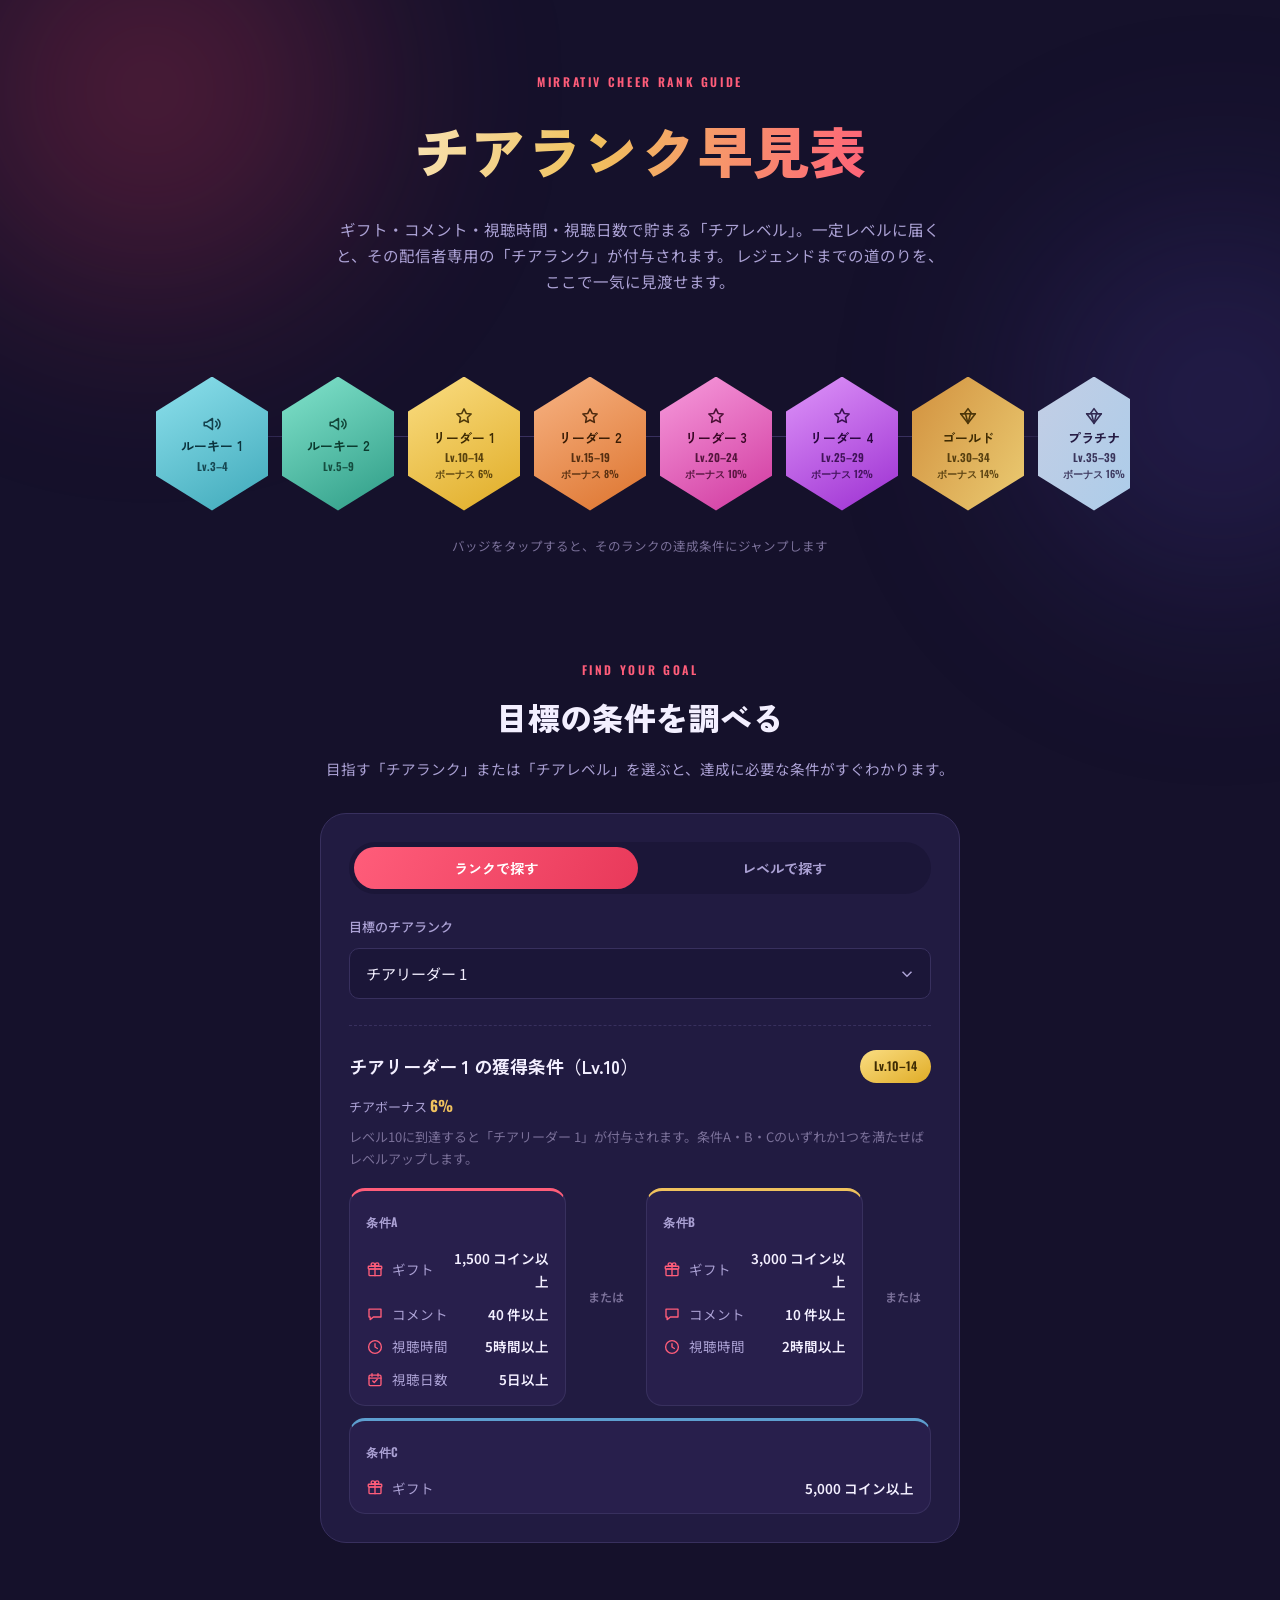
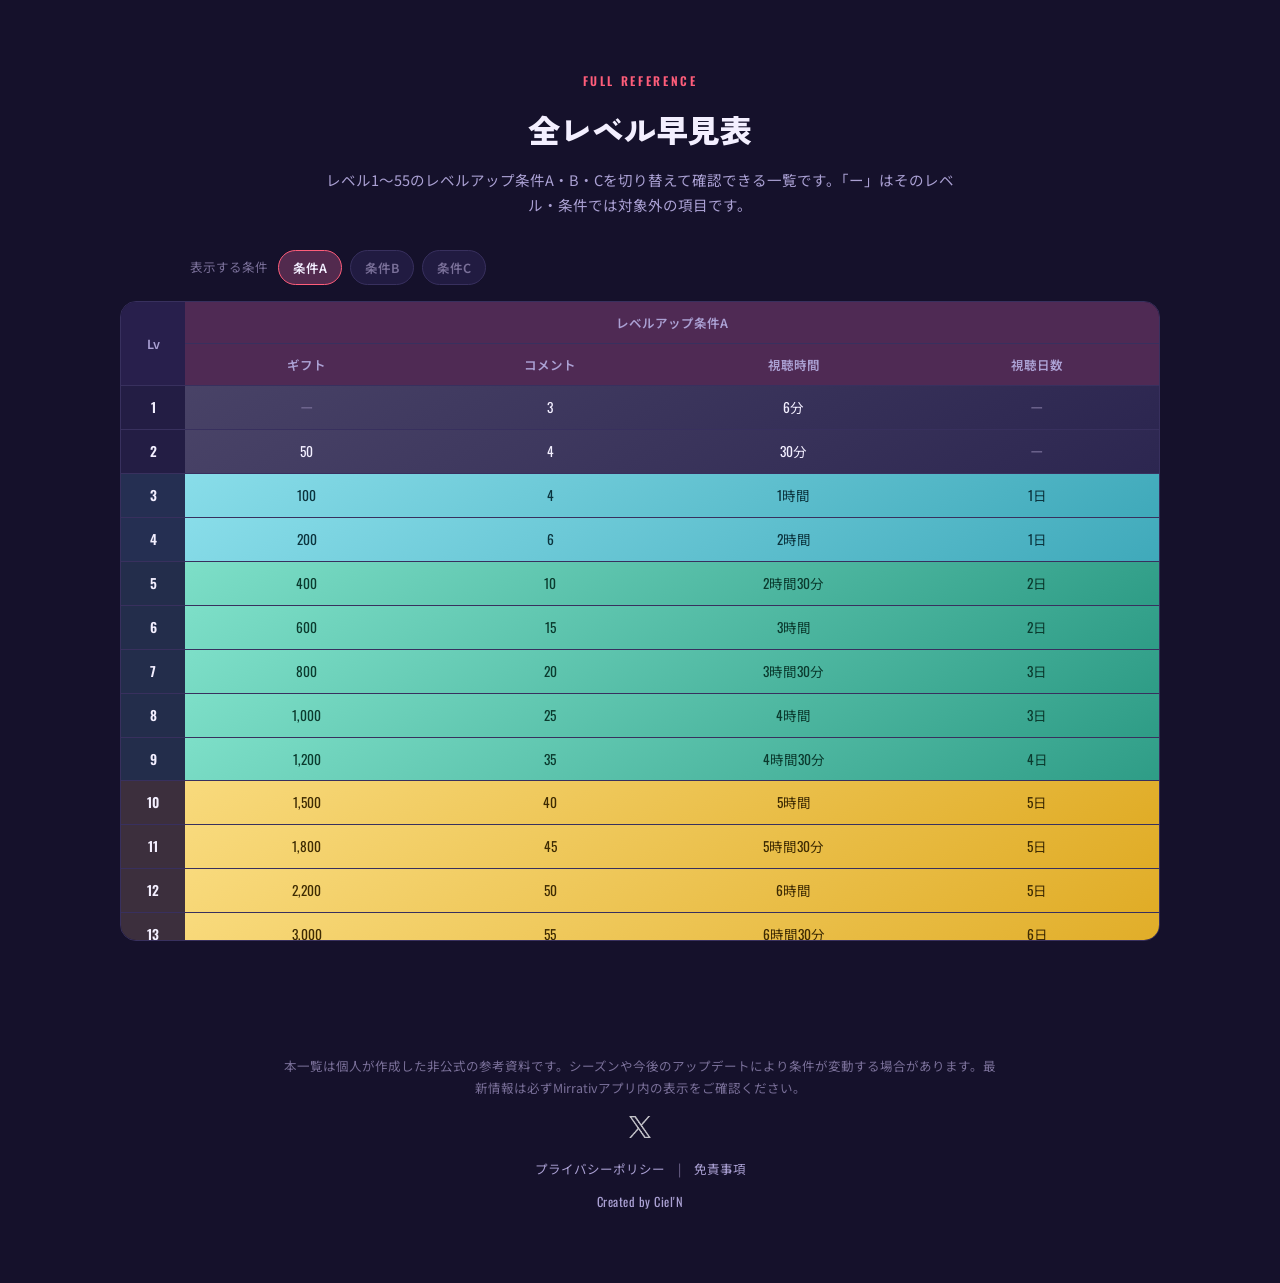
==== index.html @ c82be802 "apple-touch-iconの追加" ====
<!DOCTYPE html>
<html lang="ja">
  <head>
    <!-- Google tag (gtag.js) -->
    <script async src="https://www.googletagmanager.com/gtag/js?id=G-BKD9T5BP9D"></script>
    <script>
      window.dataLayer = window.dataLayer || [];
      function gtag(){dataLayer.push(arguments);}
      gtag('js', new Date());

      gtag('config', 'G-BKD9T5BP9D');
    </script>
    <meta charset="UTF-8">
    <meta name="viewport" content="width=device-width, initial-scale=1.0">
    <title>Mirrativ Cheer Rank Guide | チアレベル・チアランク達成条件ガイド</title>
    <meta name="description" content="Mirrativのチア機能（チアレベル・チアランク）の達成条件を一覧表と検索ツールで確認できる非公式ガイドです。">
    <meta property="og:title" content="Mirrativ Cheer Rank Guide | チアレベル・チアランク達成条件ガイド">
    <meta property="og:description" content="Mirrativのチア機能（チアレベル・チアランク）の達成条件を一覧表と検索ツールで確認できる非公式ガイドです。">
    <meta property="og:image" content="https://hack-w0r1d.github.io/mirrativ-cheer-rank-guide/images/x-card.jpg">
    <meta property="og:url" content="https://hack-w0r1d.github.io/mirrativ-cheer-rank-guide/">
    <meta property="og:type" content="website">
    <meta name="twitter:card" content="summary_large_image">
    <meta name="twitter:title" content="Mirrativ Cheer Rank Guide | チアレベル・チアランク達成条件ガイド">
    <meta name="twitter:description" content="Mirrativのチア機能（チアレベル・チアランク）の達成条件を一覧表と検索ツールで確認できる非公式ガイドです。">
    <meta name="twitter:image" content="https://hack-w0r1d.github.io/mirrativ-cheer-rank-guide/images/x-card.jpg">
    <link rel="apple-touch-icon" sizes="192x192" href="apple-touch-icon.jpg"><link rel="preconnect" href="https://fonts.googleapis.com">
    <link rel="preconnect" href="https://fonts.gstatic.com" crossorigin>
    <link href="https://fonts.googleapis.com/css2?family=Zen+Kaku+Gothic+New:wght@500;700;900&family=Oswald:wght@500;600;700&family=Noto+Sans+JP:wght@400;500;600;700&display=swap" rel="stylesheet">
    <link rel="stylesheet" href="style.css">
  </head>
<body>

<div class="stage-glow stage-glow--a" aria-hidden="true"></div>
<div class="stage-glow stage-glow--b" aria-hidden="true"></div>

<header class="hero">
  <div class="hero__inner">
    <p class="eyebrow">MIRRATIV CHEER RANK GUIDE</p>
    <h1 class="hero__title">チアランク早見表</h1>
    <p class="hero__lede">
      ギフト・コメント・視聴時間・視聴日数で貯まる「チアレベル」。一定レベルに届くと、その配信者専用の「チアランク」が付与されます。
      レジェンドまでの道のりを、ここで一気に見渡せます。
    </p>

    <div class="ladder" aria-label="チアランク一覧（タップで検索）">
      <div class="ladder__track" id="ladderTrack"></div>
      <p class="ladder__hint">バッジをタップすると、そのランクの達成条件にジャンプします</p>
    </div>
  </div>
</header>

<main>

  <section class="search" id="search">
    <div class="section-head">
      <p class="eyebrow">FIND YOUR GOAL</p>
      <h2>目標の条件を調べる</h2>
      <p class="section-lede">目指す「チアランク」または「チアレベル」を選ぶと、達成に必要な条件がすぐわかります。</p>
    </div>

    <div class="search-panel">
      <div class="mode-toggle" role="tablist">
        <button class="mode-btn" data-mode="rank" type="button" role="tab">ランクで探す</button>
        <button class="mode-btn" data-mode="level" type="button" role="tab">レベルで探す</button>
      </div>

      <div class="mode-pane" id="rankPane">
        <label class="field-label" for="rankSelect">目標のチアランク</label>
        <select id="rankSelect" class="select-input"></select>
      </div>

      <div class="mode-pane" id="levelPane" hidden>
        <label class="field-label" for="levelInput">目標のチアレベル（1〜55）</label>
        <div class="level-stepper">
          <button type="button" id="levelDown" aria-label="レベルを下げる">−</button>
          <input type="number" id="levelInput" class="level-input" min="1" max="55" value="10">
          <button type="button" id="levelUp" aria-label="レベルを上げる">＋</button>
        </div>
      </div>

      <div class="result-area" id="resultArea" hidden aria-live="polite"></div>
    </div>
  </section>

  <section class="table-section" id="table">
    <div class="section-head">
      <p class="eyebrow">FULL REFERENCE</p>
      <h2>全レベル早見表</h2>
      <p class="section-lede">レベル1〜55のレベルアップ条件A・B・Cを切り替えて確認できる一覧です。「ー」はそのレベル・条件では対象外の項目です。</p>
    </div>

    <div class="col-toggle" role="radiogroup" aria-label="表示する条件の切り替え">
      <span class="col-toggle__label">表示する条件</span>
      <button type="button" class="col-toggle__btn is-active" data-col="a" role="radio" aria-checked="true">条件A</button>
      <button type="button" class="col-toggle__btn" data-col="b" role="radio" aria-checked="false">条件B</button>
      <button type="button" class="col-toggle__btn" data-col="c" role="radio" aria-checked="false">条件C</button>
    </div>

    <div class="table-scroll">
      <table class="cheer-table">
        <caption class="sr-only">チアレベル別のレベルアップ条件一覧（レベル1〜55）</caption>
        <thead id="tableHead"></thead>
        <tbody id="tableBody"></tbody>
      </table>
    </div>
  </section>

</main>

<footer class="site-footer">
  <p class="footer-notice">本一覧は個人が作成した非公式の参考資料です。シーズンや今後のアップデートにより条件が変動する場合があります。最新情報は必ずMirrativアプリ内の表示をご確認ください。</p>
  <p class="footer-social">
    <a href="https://x.com/yu_cielkun" target="_blank" rel="noopener noreferrer" aria-label="X (旧Twitter)">
      <img id="x-logo" src="images/x-logo-white.png" alt="Xアカウント">
    </a>
  </p>
  <nav class="footer-links" aria-label="サイトポリシー">
    <a href="privacy.html">プライバシーポリシー</a>
    <span class="footer-links__divider" aria-hidden="true">|</span>
    <a href="disclaimer.html">免責事項</a>
  </nav>
  <p class="credit">Created by Ciel'N</p>
</footer>

<script src="script.js"></script>
</body>
</html>
---- style.css ----
/* ==========================================================================
   Mirrativ チアランク早見表 — Stylesheet
   ========================================================================== */

:root {
  /* ---- Core palette (Stadium Night) ---- */
  --bg-void:     #15112B;
  --bg-void-2:   #1B1638;
  --bg-panel:    #211B41;
  --bg-panel-2:  #281F4C;
  --line:        #38305E;
  --ink:         #F3EFFF;
  --ink-dim:     #ABA1D4;
  --ink-faint:   #7A7099;

  --cheer-coral: #FF5D7A;
  --cheer-coral-deep: #E8395A;
  --cheer-gold:  #F0C25E;

  /* ---- Tier colors (sampled from official チアランク一覧 reference image) ---- */
  --tier-none-a:     #4A4468; --tier-none-b:     #2C2650;
  --tier-rookie1-a:  #8DE0EC; --tier-rookie1-b:  #3FA9BA;
  --tier-rookie2-a:  #82E3CC; --tier-rookie2-b:  #2E9C86;
  --tier-leader1-a:  #FADD82; --tier-leader1-b:  #E0AC26;
  --tier-leader2-a:  #F7B384; --tier-leader2-b:  #DD742E;
  --tier-leader3-a:  #F79BDC; --tier-leader3-b:  #D0399F;
  --tier-leader4-a:  #DE94F9; --tier-leader4-b:  #9C2FD1;
  --tier-gold-1:     #F2D989; --tier-gold-2: #ECCF75; --tier-gold-3: #D2913F;
  --tier-platinum-1: #C3CEE5; --tier-platinum-2: #A8CCEA; --tier-platinum-3: #B29FD6;
  --tier-diamond-1:  #B98CF7; --tier-diamond-2: #6ED0D0; --tier-diamond-3: #5E9FD0;
  --tier-legend-1:   #EE4A3D; --tier-legend-2: #E23528; --tier-legend-3: #9B2B17;

  --radius-sm: 10px;
  --radius-md: 16px;
  --radius-lg: 26px;

  --font-display: 'Zen Kaku Gothic New', sans-serif;
  --font-num: 'Oswald', sans-serif;
  --font-body: 'Noto Sans JP', sans-serif;
}

* { box-sizing: border-box; }

html {
  scroll-behavior: smooth;
}
@media (prefers-reduced-motion: reduce) {
  html { scroll-behavior: auto; }
  * { animation-duration: 0.01ms !important; animation-iteration-count: 1 !important; transition-duration: 0.01ms !important; }
}

body {
  margin: 0;
  background: var(--bg-void);
  color: var(--ink);
  font-family: var(--font-body);
  line-height: 1.7;
  -webkit-font-smoothing: antialiased;
  position: relative;
  overflow-x: hidden;
}

h1, h2, h3 {
  font-family: var(--font-display);
  margin: 0;
  color: var(--ink);
}

p { margin: 0; }

a { color: var(--cheer-coral); }

button, select, input {
  font-family: inherit;
}

.sr-only {
  position: absolute;
  width: 1px; height: 1px;
  padding: 0; margin: -1px;
  overflow: hidden;
  clip: rect(0,0,0,0);
  white-space: nowrap;
  border: 0;
}

:focus-visible {
  outline: 2.5px solid var(--cheer-gold);
  outline-offset: 3px;
}

/* ---- Ambient stadium glow ---- */
.stage-glow {
  position: fixed;
  border-radius: 50%;
  filter: blur(90px);
  pointer-events: none;
  z-index: 0;
  opacity: 0.35;
}
.stage-glow--a {
  width: 620px; height: 620px;
  top: -220px; left: -160px;
  background: radial-gradient(circle, var(--cheer-coral-deep), transparent 70%);
}
.stage-glow--b {
  width: 560px; height: 560px;
  top: 120px; right: -220px;
  background: radial-gradient(circle, #4E3FA6, transparent 70%);
}

main, header, footer { position: relative; z-index: 1; }

.eyebrow {
  font-family: var(--font-num);
  font-size: 12px;
  font-weight: 600;
  letter-spacing: 0.22em;
  color: var(--cheer-coral);
  margin: 0 0 10px;
}

/* ==========================================================================
   Hero
   ========================================================================== */
.hero {
  padding: 72px 20px 40px;
}
.hero__inner {
  max-width: 980px;
  margin: 0 auto;
  text-align: center;
}
.hero__title {
  font-size: clamp(34px, 6vw, 56px);
  font-weight: 900;
  letter-spacing: 0.01em;
  background: linear-gradient(100deg, #FFFFFF 10%, var(--cheer-gold) 45%, var(--cheer-coral) 75%);
  -webkit-background-clip: text;
  background-clip: text;
  color: transparent;
}
.hero__lede {
  max-width: 620px;
  margin: 18px auto 0;
  color: var(--ink-dim);
  font-size: 15.5px;
}

/* ---- Ladder ---- */
.ladder {
  margin-top: 48px;
  position: relative;
}
.ladder__track {
  position: relative;
  display: flex;
  gap: 14px;
  overflow-x: auto;
  padding: 34px 6px 18px;
  scroll-snap-type: x proximity;
}
.ladder__track::before {
  content: '';
  position: absolute;
  left: 20px; right: 20px; top: 50%;
  height: 1px;
  background: linear-gradient(90deg, transparent, var(--line) 15%, var(--line) 85%, transparent);
  z-index: 0;
}
.ladder__track::-webkit-scrollbar { height: 6px; }
.ladder__track::-webkit-scrollbar-thumb { background: var(--line); border-radius: 10px; }

.ladder-badge {
  flex: 0 0 auto;
  scroll-snap-align: center;
  width: 112px;
  height: 134px;
  clip-path: polygon(50% 0%, 100% 26%, 100% 74%, 50% 100%, 0% 74%, 0% 26%);
  border: none;
  cursor: pointer;
  position: relative;
  z-index: 1;
  display: flex;
  flex-direction: column;
  align-items: center;
  justify-content: center;
  gap: 3px;
  padding: 10px 8px;
  transition: transform 0.2s ease, filter 0.2s ease;
}
.ladder-badge:hover,
.ladder-badge:focus-visible { transform: translateY(-5px); }

.ladder-badge__icon {
  width: 22px;
  height: 22px;
  opacity: 0.9;
}
.ladder-badge__icon svg { width: 100%; height: 100%; display: block; }

.ladder-badge__name {
  font-family: var(--font-display);
  font-weight: 700;
  font-size: 13px;
  line-height: 1.25;
}
.ladder-badge__range {
  font-family: var(--font-num);
  font-size: 11px;
  font-weight: 600;
  opacity: 0.85;
}
.ladder-badge__bonus {
  font-family: var(--font-num);
  font-size: 10px;
  font-weight: 600;
  opacity: 0.8;
  margin-top: -2px;
}

.ladder__hint {
  text-align: center;
  font-size: 12.5px;
  color: var(--ink-faint);
  margin-top: 6px;
}

/* Tier fills, shared by ladder badges, rank chips, table rank cells */
.tier-none      { background: linear-gradient(150deg, var(--tier-none-a), var(--tier-none-b)); color: var(--ink); }
.tier-rookie1   { background: linear-gradient(150deg, var(--tier-rookie1-a), var(--tier-rookie1-b)); color: #0B333D; }
.tier-rookie2   { background: linear-gradient(150deg, var(--tier-rookie2-a), var(--tier-rookie2-b)); color: #0B3A2E; }
.tier-leader1   { background: linear-gradient(150deg, var(--tier-leader1-a), var(--tier-leader1-b)); color: #3E2B03; }
.tier-leader2   { background: linear-gradient(150deg, var(--tier-leader2-a), var(--tier-leader2-b)); color: #3A1D05; }
.tier-leader3   { background: linear-gradient(150deg, var(--tier-leader3-a), var(--tier-leader3-b)); color: #3A0726; }
.tier-leader4   { background: linear-gradient(150deg, var(--tier-leader4-a), var(--tier-leader4-b)); color: #2B0740; }
.tier-gold {
  background: linear-gradient(120deg, var(--tier-gold-3), var(--tier-gold-2), var(--tier-gold-1), var(--tier-gold-3));
  background-size: 320% 320%;
  color: #3E2B03;
  animation: iridescent-shimmer 8s ease infinite;
}
.tier-platinum  {
  background: linear-gradient(120deg, var(--tier-platinum-1), var(--tier-platinum-2), var(--tier-platinum-3), var(--tier-platinum-1));
  background-size: 320% 320%;
  color: #241A42;
  animation: iridescent-shimmer 9s ease infinite;
}
.tier-legend {
  background: linear-gradient(120deg, var(--tier-legend-1), var(--tier-legend-2), var(--tier-legend-3), var(--tier-legend-1));
  background-size: 320% 320%;
  color: #FFF6F0;
  animation: iridescent-shimmer 8s ease infinite;
}
.tier-diamond {
  background: linear-gradient(120deg, var(--tier-diamond-1), var(--tier-diamond-2), var(--tier-diamond-3), var(--tier-diamond-1));
  background-size: 320% 320%;
  color: #0B333D;
  animation: iridescent-shimmer 7s ease infinite;
}
@keyframes iridescent-shimmer {
  0%   { background-position: 0% 50%; }
  50%  { background-position: 100% 50%; }
  100% { background-position: 0% 50%; }
}

/* ==========================================================================
   Section shell
   ========================================================================== */
main { max-width: 1080px; margin: 0 auto; padding: 0 20px; }
section { padding: 64px 0; }
.section-head { max-width: 640px; margin: 0 auto 32px; text-align: center; }
.section-head h2 { font-size: clamp(24px, 3.6vw, 32px); font-weight: 900; }
.section-lede { color: var(--ink-dim); font-size: 14.5px; margin-top: 12px; }

/* ==========================================================================
   Search
   ========================================================================== */
.search-panel {
  max-width: 640px;
  margin: 0 auto;
  background: var(--bg-panel);
  border: 1px solid var(--line);
  border-radius: var(--radius-lg);
  padding: 28px;
}

.mode-toggle {
  display: flex;
  background: var(--bg-void-2);
  border-radius: 999px;
  padding: 5px;
  gap: 4px;
}
.mode-btn {
  flex: 1;
  border: none;
  background: transparent;
  color: var(--ink-dim);
  font-family: var(--font-display);
  font-weight: 700;
  font-size: 14px;
  padding: 11px 10px;
  border-radius: 999px;
  cursor: pointer;
  transition: background 0.2s ease, color 0.2s ease;
}
.mode-btn.is-active {
  background: linear-gradient(120deg, var(--cheer-coral), var(--cheer-coral-deep));
  color: #fff;
}

.mode-pane { margin-top: 22px; }
.field-label {
  display: block;
  font-size: 13px;
  color: var(--ink-dim);
  margin-bottom: 10px;
  font-weight: 500;
}

.select-input {
  width: 100%;
  padding: 14px 16px;
  border-radius: var(--radius-sm);
  border: 1px solid var(--line);
  background: var(--bg-void-2) url('data:image/svg+xml;utf8,<svg xmlns="http://www.w3.org/2000/svg" viewBox="0 0 24 24" fill="none" stroke="%23ABA1D4" stroke-width="2"><path d="M6 9l6 6 6-6"/></svg>') no-repeat right 14px center;
  background-size: 18px;
  color: var(--ink);
  font-size: 15px;
  appearance: none;
  cursor: pointer;
}

.level-stepper {
  display: flex;
  align-items: stretch;
  gap: 10px;
  touch-action: manipulation;
}
.level-stepper button {
  width: 52px;
  border: 1px solid var(--line);
  background: var(--bg-void-2);
  color: var(--cheer-gold);
  font-size: 22px;
  border-radius: var(--radius-sm);
  cursor: pointer;
  touch-action: manipulation;
}
.level-input {
  flex: 1;
  text-align: center;
  font-family: var(--font-num);
  font-size: 26px;
  font-weight: 600;
  background: var(--bg-void-2);
  border: 1px solid var(--line);
  border-radius: var(--radius-sm);
  color: var(--ink);
  -moz-appearance: textfield;
}
.level-input::-webkit-outer-spin-button,
.level-input::-webkit-inner-spin-button { -webkit-appearance: none; margin: 0; }

/* ---- Result area ---- */
.result-area {
  margin-top: 26px;
  padding-top: 24px;
  border-top: 1px dashed var(--line);
}
.result-head {
  display: flex;
  align-items: center;
  justify-content: space-between;
  gap: 12px;
  flex-wrap: wrap;
}
.result-head h3 {
  font-size: 18px;
  font-weight: 700;
}
.rank-chip {
  font-family: var(--font-num);
  font-size: 12px;
  font-weight: 600;
  padding: 6px 14px;
  border-radius: 999px;
  white-space: nowrap;
}
.result-note {
  color: var(--ink-faint);
  font-size: 13px;
  margin-top: 8px;
}
.result-bonus {
  font-size: 13px;
  color: var(--ink-dim);
  margin-top: 10px;
}
.result-bonus strong {
  color: var(--cheer-gold);
  font-family: var(--font-num);
  font-size: 15px;
}

.cond-cards {
  margin-top: 18px;
  display: flex;
  align-items: stretch;
  gap: 12px;
  flex-wrap: wrap;
}
.cond-card {
  flex: 1 1 160px;
  background: var(--bg-panel-2);
  border: 1px solid var(--line);
  border-radius: var(--radius-md);
  padding: 16px 16px 14px;
  border-top: 3px solid var(--cheer-coral);
}
.cond-B { border-top-color: var(--cheer-gold); }
.cond-C { border-top-color: var(--tier-diamond-3); }

.cond-card__badge {
  font-family: var(--font-num);
  font-size: 12px;
  font-weight: 600;
  color: var(--ink-dim);
  letter-spacing: 0.05em;
}
.cond-card__list {
  list-style: none;
  margin: 12px 0 0;
  padding: 0;
  display: flex;
  flex-direction: column;
  gap: 10px;
}
.cond-card__list li {
  display: flex;
  align-items: center;
  gap: 8px;
  font-size: 13.5px;
}
.metric-icon {
  width: 18px; height: 18px;
  flex: 0 0 auto;
  color: var(--cheer-coral);
}
.metric-icon svg { width: 100%; height: 100%; display: block; }
.metric-label { color: var(--ink-dim); flex: 0 0 auto; }
.metric-value { color: var(--ink); font-weight: 600; margin-left: auto; text-align: right; }

.cond-or {
  align-self: center;
  color: var(--ink-faint);
  font-size: 12px;
  font-weight: 600;
  padding: 4px 10px;
}

/* ==========================================================================
   Table
   ========================================================================== */

/* ---- 列の表示/非表示切り替え ---- */
.col-toggle {
  display: flex;
  flex-wrap: wrap;
  align-items: center;
  gap: 8px;
  max-width: 900px;
  margin: 0 auto 16px;
}
.col-toggle__label {
  font-size: 12.5px;
  color: var(--ink-faint);
  margin-right: 2px;
}
.col-toggle__btn {
  font-family: var(--font-body);
  font-size: 12.5px;
  font-weight: 600;
  color: var(--ink-faint);
  background: var(--bg-panel);
  border: 1px solid var(--line);
  border-radius: 999px;
  padding: 7px 14px;
  cursor: pointer;
  transition: background 0.15s ease, color 0.15s ease, border-color 0.15s ease;
}
.col-toggle__btn.is-active {
  background: color-mix(in srgb, var(--cheer-coral) 22%, var(--bg-panel));
  border-color: var(--cheer-coral);
  color: var(--ink);
}

.table-scroll {
  border: 1px solid var(--line);
  border-radius: var(--radius-md);
  overflow-y: auto;
  overflow-x: hidden;
  max-height: 640px;
  background: var(--bg-panel);
}

.cheer-table {
  border-collapse: separate;
  border-spacing: 0;
  width: 100%;
  table-layout: fixed;
  font-size: 13.5px;
  font-family: var(--font-num), var(--font-body);
}

.cheer-table th, .cheer-table td {
  padding: 10px 12px;
  text-align: center;
  white-space: normal;
  word-break: keep-all;
  border-bottom: 1px solid var(--line);
}

.cheer-table thead th {
  position: sticky;
  top: 0;
  background: var(--bg-panel-2);
  color: var(--ink-dim);
  font-family: var(--font-body);
  font-weight: 600;
  font-size: 12.5px;
  z-index: 3;
  border-bottom: 1px solid var(--line);
  text-align: center;
}
.cheer-table thead tr:first-child th { top: 0; }
.cheer-table thead tr:last-child th { top: 39px; }

.cheer-table thead th.group-a { background: color-mix(in srgb, var(--cheer-coral) 18%, var(--bg-panel-2)); }
.cheer-table thead th.group-b { background: color-mix(in srgb, var(--cheer-gold) 18%, var(--bg-panel-2)); }
.cheer-table thead th.group-c { background: color-mix(in srgb, var(--tier-diamond-3) 22%, var(--bg-panel-2)); }

.cheer-table .col-lv, .cheer-table td.lv-cell { width: 64px; }

.cheer-table td.lv-cell {
  text-align: center;
  font-family: var(--font-num);
  font-weight: 600;
  background: var(--bg-panel);
  color: var(--ink);
}

.cheer-table td.na { color: var(--ink-faint); text-align: center; }

.cheer-table tbody tr.tier-none     td.lv-cell { background: color-mix(in srgb, var(--tier-none-b) 18%, var(--bg-panel)); }
.cheer-table tbody tr.tier-rookie1  td.lv-cell { background: color-mix(in srgb, var(--tier-rookie1-b) 14%, var(--bg-panel)); }
.cheer-table tbody tr.tier-rookie2  td.lv-cell { background: color-mix(in srgb, var(--tier-rookie2-b) 14%, var(--bg-panel)); }
.cheer-table tbody tr.tier-leader1  td.lv-cell { background: color-mix(in srgb, var(--tier-leader1-b) 14%, var(--bg-panel)); }
.cheer-table tbody tr.tier-leader2  td.lv-cell { background: color-mix(in srgb, var(--tier-leader2-b) 14%, var(--bg-panel)); }
.cheer-table tbody tr.tier-leader3  td.lv-cell { background: color-mix(in srgb, var(--tier-leader3-b) 14%, var(--bg-panel)); }
.cheer-table tbody tr.tier-leader4  td.lv-cell { background: color-mix(in srgb, var(--tier-leader4-b) 14%, var(--bg-panel)); }
.cheer-table tbody tr.tier-gold     td.lv-cell { background: color-mix(in srgb, var(--tier-gold-3) 16%, var(--bg-panel)); }
.cheer-table tbody tr.tier-platinum td.lv-cell { background: color-mix(in srgb, var(--tier-platinum-3) 16%, var(--bg-panel)); }
.cheer-table tbody tr.tier-diamond  td.lv-cell { background: color-mix(in srgb, var(--tier-diamond-3) 16%, var(--bg-panel)); }
.cheer-table tbody tr.tier-legend   td.lv-cell { background: color-mix(in srgb, var(--tier-legend-3) 16%, var(--bg-panel)); }

/* ==========================================================================
   Footer
   ========================================================================== */
.site-footer {
  max-width: 760px;
  margin: 20px auto 0;
  padding: 30px 20px 70px;
  text-align: center;
  color: var(--ink-faint);
  font-size: 12.5px;
  line-height: 1.8;
}
.site-footer .credit {
  margin-top: 10px;
  font-family: var(--font-num);
  letter-spacing: 0.04em;
  color: var(--ink-dim);
}
.footer-social {
  margin: 16px 0 0;
}
.footer-social a {
  display: inline-flex;
  opacity: 0.75;
  transition: opacity 0.15s ease;
}
.footer-social a:hover,
.footer-social a:focus-visible { opacity: 1; }
.footer-social img {
  width: 22px;
  height: 22px;
  display: block;
}
.footer-links {
  margin-top: 14px;
  font-size: 12.5px;
}
.footer-links a {
  color: var(--ink-dim);
  text-decoration: none;
}
.footer-links a:hover,
.footer-links a:focus-visible {
  color: var(--cheer-coral);
  text-decoration: underline;
}
.footer-links__divider {
  margin: 0 10px;
  color: var(--ink-faint);
}

/* ==========================================================================
   Subpages（プライバシーポリシー・免責事項）
   トップページのようなh1グラデーション（シャイン）演出は使わない
   ========================================================================== */
.subpage-header {
  padding: 56px 20px 8px;
}
.subpage-header__inner {
  max-width: 720px;
  margin: 0 auto;
}
.subpage-back {
  display: inline-block;
  font-size: 13px;
  font-weight: 600;
  color: var(--ink-dim);
  text-decoration: none;
  margin-bottom: 22px;
}
.subpage-back:hover,
.subpage-back:focus-visible { color: var(--cheer-coral); }
.subpage-title {
  font-size: clamp(26px, 4.4vw, 36px);
  font-weight: 900;
  color: var(--ink);
  margin-top: 6px;
}

.policy-main {
  max-width: 720px;
  margin: 0 auto;
  padding: 24px 20px 40px;
}
.policy-updated {
  color: var(--ink-faint);
  font-size: 12.5px;
  margin-bottom: 8px;
}
.policy-section {
  padding: 26px 0;
  border-top: 1px solid var(--line);
}
.policy-section:first-of-type { border-top: none; }
.policy-section h2 {
  font-size: 17px;
  font-weight: 700;
}
.policy-section h3 {
  font-size: 14px;
  font-weight: 700;
  color: var(--ink-dim);
  margin: 16px 0 6px;
}
.policy-section p {
  color: var(--ink-dim);
  font-size: 14px;
  line-height: 1.9;
  margin-top: 10px;
}
.policy-section ul {
  margin: 10px 0 0;
  padding-left: 20px;
  color: var(--ink-dim);
  font-size: 14px;
  line-height: 1.9;
}
.policy-section li + li { margin-top: 4px; }
.policy-section a { color: var(--cheer-coral); }

/* ==========================================================================
   Responsive
   ========================================================================== */
@media (max-width: 640px) {
  .hero { padding: 56px 16px 32px; }
  .subpage-header { padding: 44px 16px 4px; }
  .policy-main { padding: 20px 16px 32px; }
  section { padding: 48px 0; }
  main { padding: 0 14px; }
  .search-panel { padding: 20px; border-radius: var(--radius-md); }
  .cond-cards { flex-direction: column; }
  .cond-or { align-self: flex-start; padding-left: 2px; }
  .table-scroll { max-height: 70vh; }
  .ladder-badge { width: 98px; height: 120px; }
  .cheer-table th, .cheer-table td { padding: 9px 6px; font-size: 12.5px; }
}
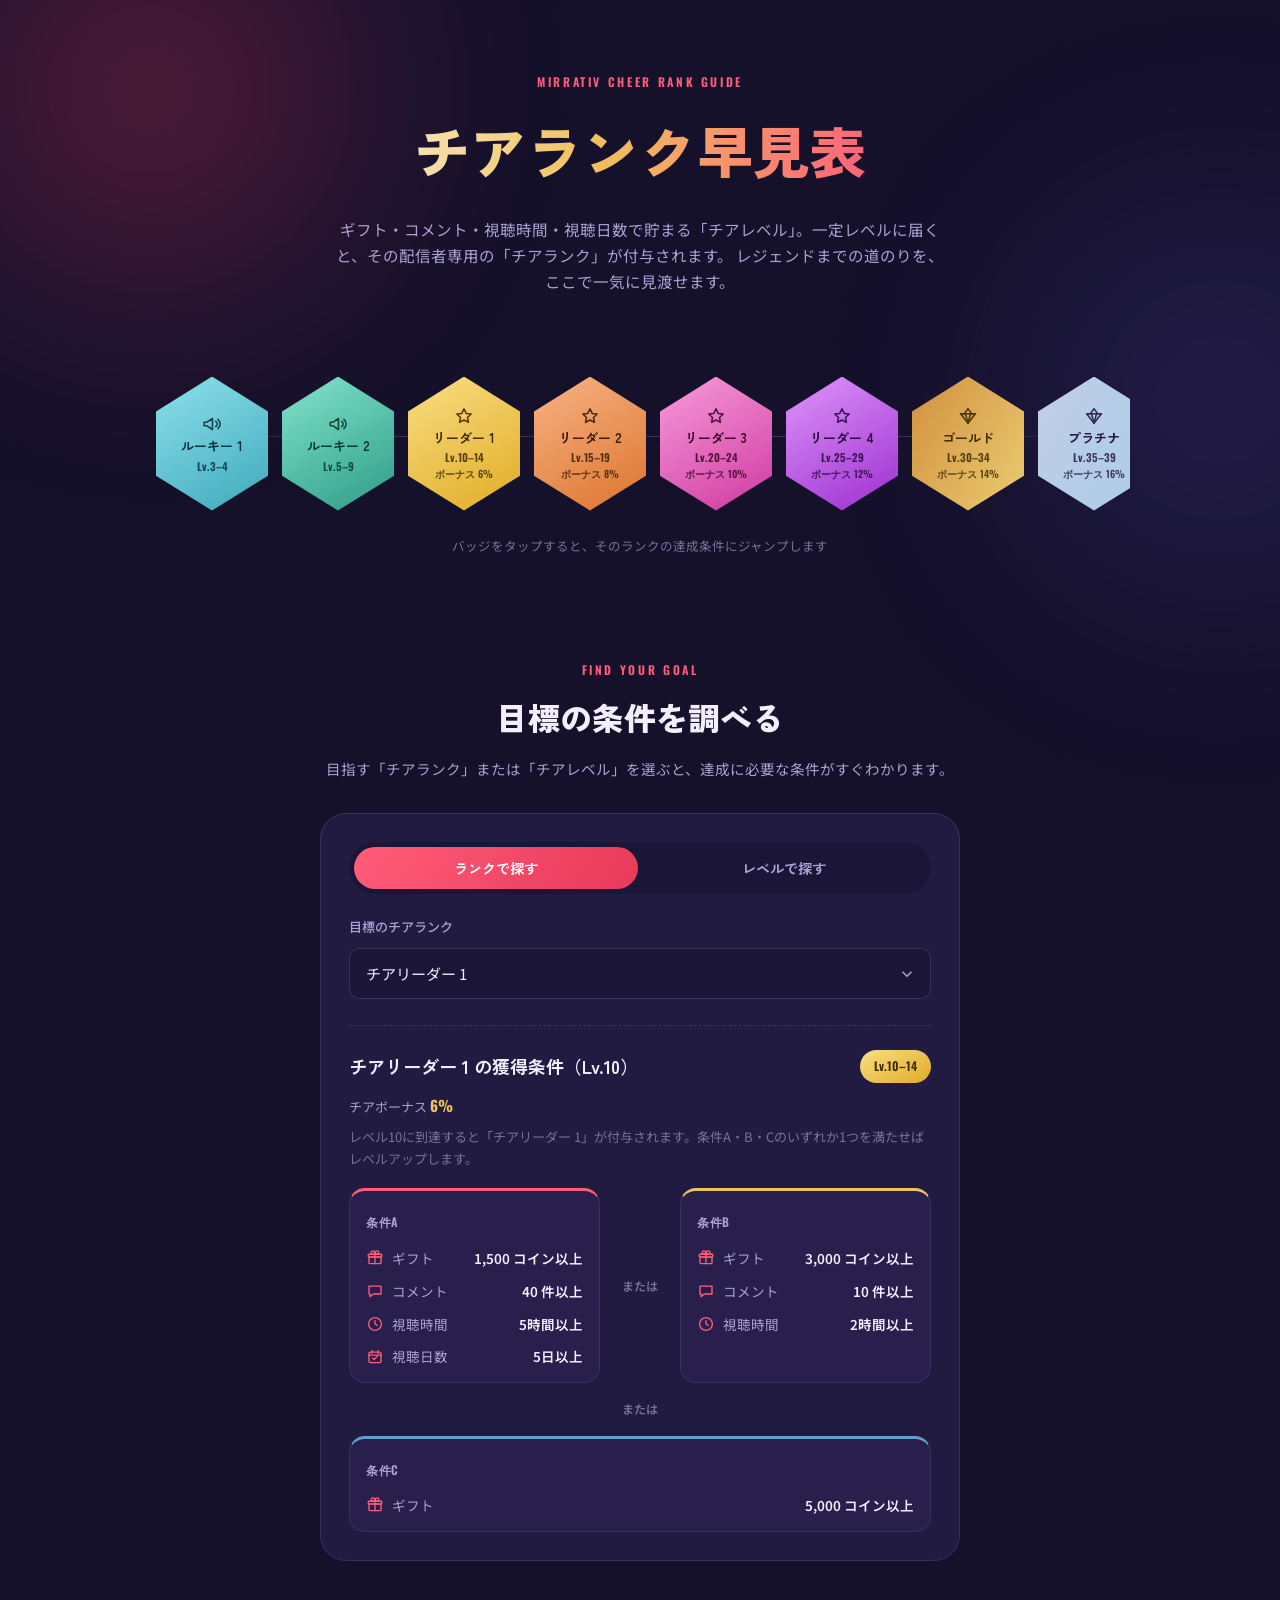
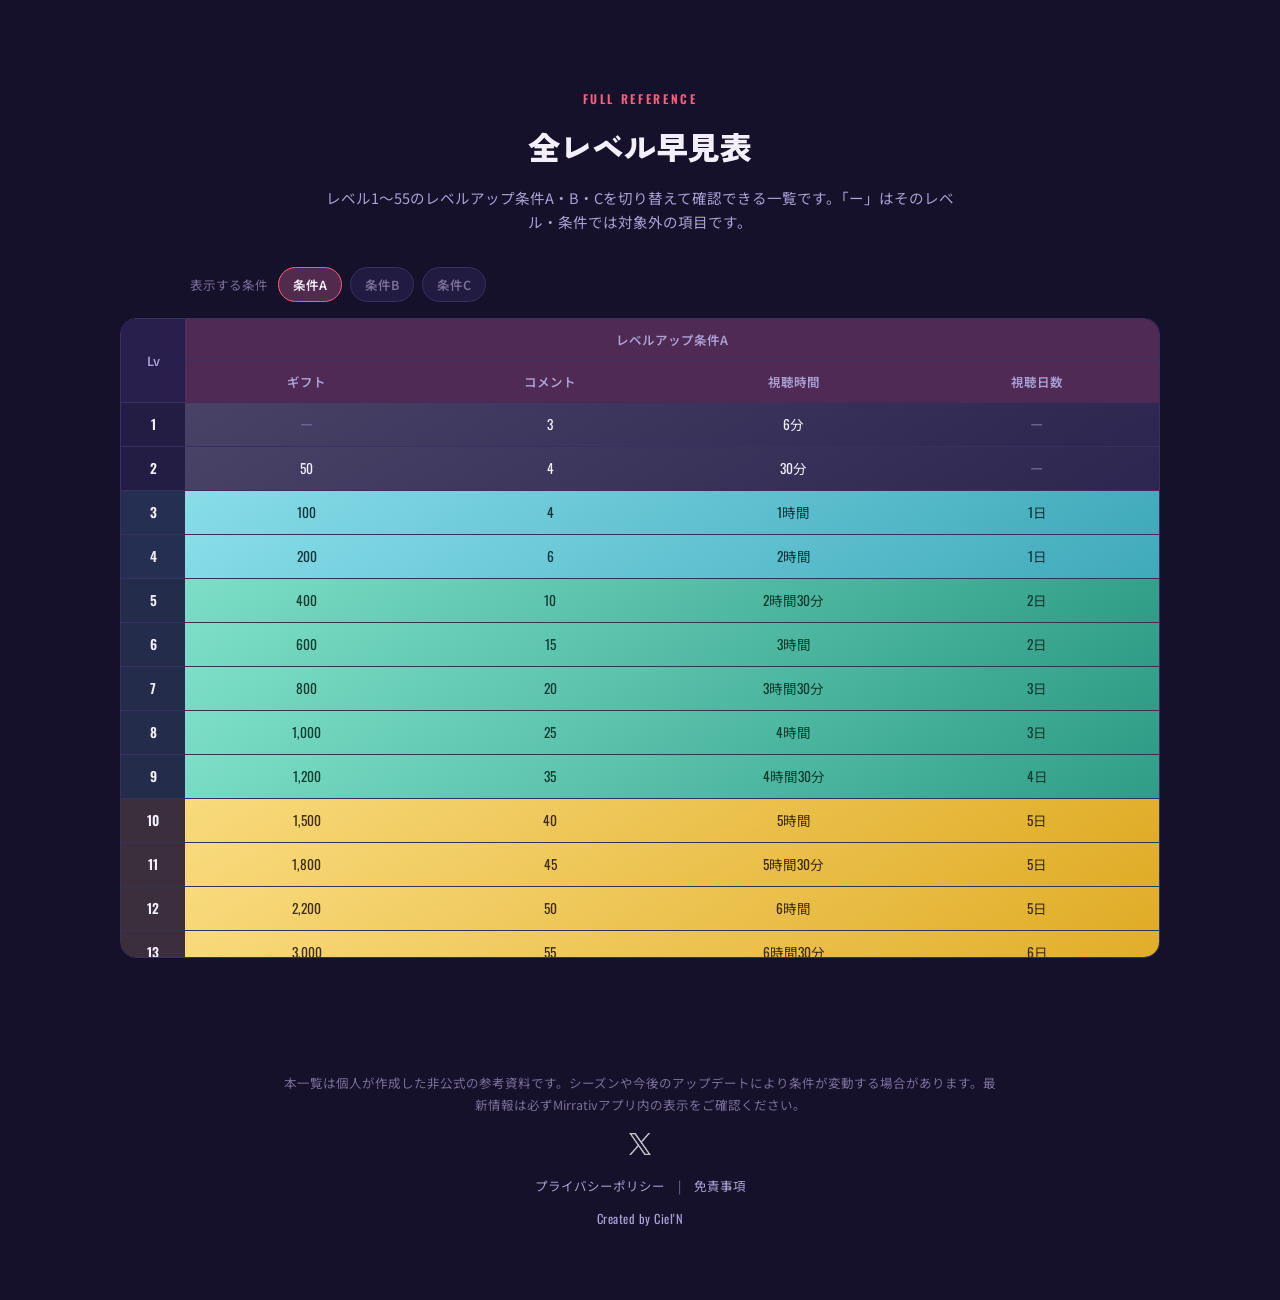
==== commit d44a2f25: "バージョン更新" ====
--- a/index.html
+++ b/index.html
@@ -26,7 +26,7 @@
     <link rel="apple-touch-icon" sizes="192x192" href="apple-touch-icon.jpg"><link rel="preconnect" href="https://fonts.googleapis.com">
     <link rel="preconnect" href="https://fonts.gstatic.com" crossorigin>
     <link href="https://fonts.googleapis.com/css2?family=Zen+Kaku+Gothic+New:wght@500;700;900&family=Oswald:wght@500;600;700&family=Noto+Sans+JP:wght@400;500;600;700&display=swap" rel="stylesheet">
-    <link rel="stylesheet" href="style.css">
+    <link rel="stylesheet" href="style.css?v=1.0.0">
   </head>
 <body>
 
@@ -122,6 +122,6 @@
   <p class="credit">Created by Ciel'N</p>
 </footer>
 
-<script src="script.js"></script>
+<script src="script.js?v=1.0.0"></script>
 </body>
 </html>
--- a/style.css
+++ b/style.css
@@ -459,6 +459,10 @@
   font-weight: 600;
   padding: 4px 10px;
 }
+.cond-or--break {
+  flex-basis: 100%;
+  text-align: center;
+}
 
 /* ==========================================================================
    Table
@@ -697,6 +701,7 @@
   .search-panel { padding: 20px; border-radius: var(--radius-md); }
   .cond-cards { flex-direction: column; }
   .cond-or { align-self: flex-start; padding-left: 2px; }
+  .cond-or--break { flex-basis: auto; }
   .table-scroll { max-height: 70vh; }
   .ladder-badge { width: 98px; height: 120px; }
   .cheer-table th, .cheer-table td { padding: 9px 6px; font-size: 12.5px; }
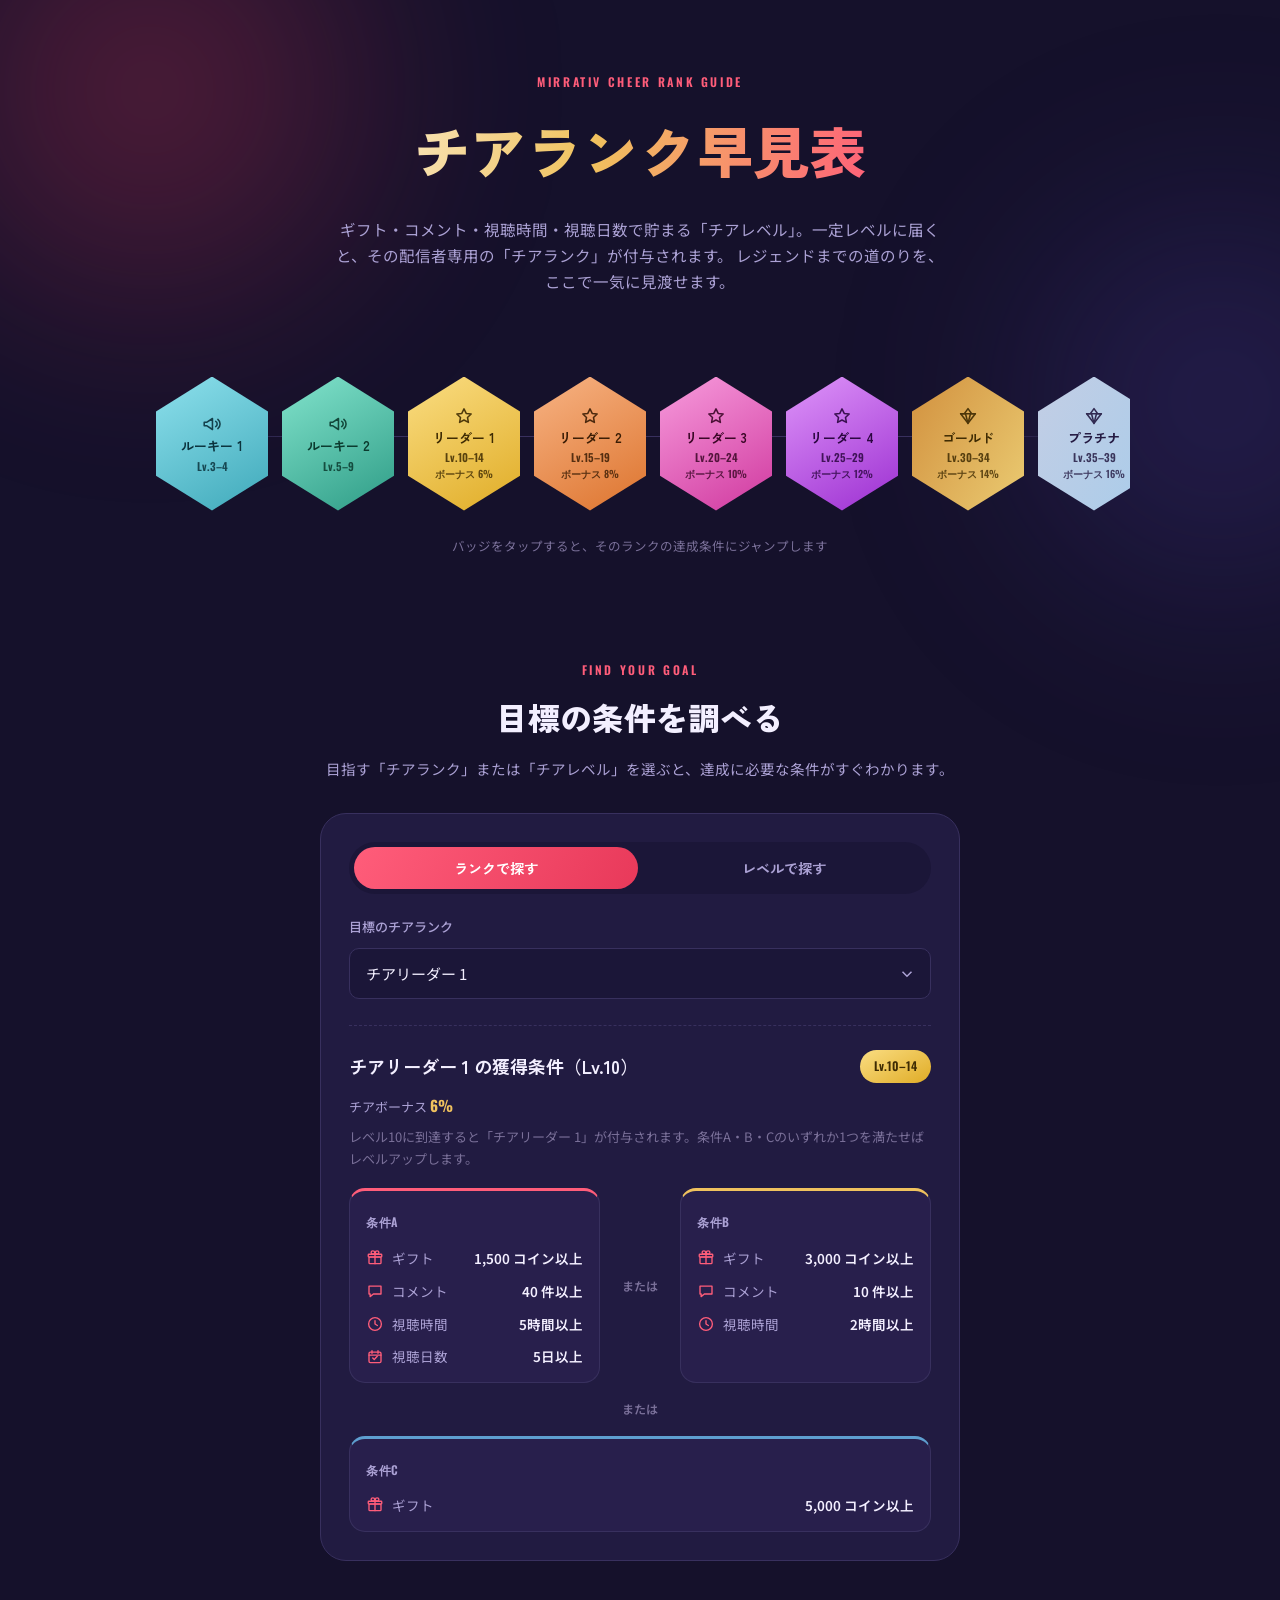
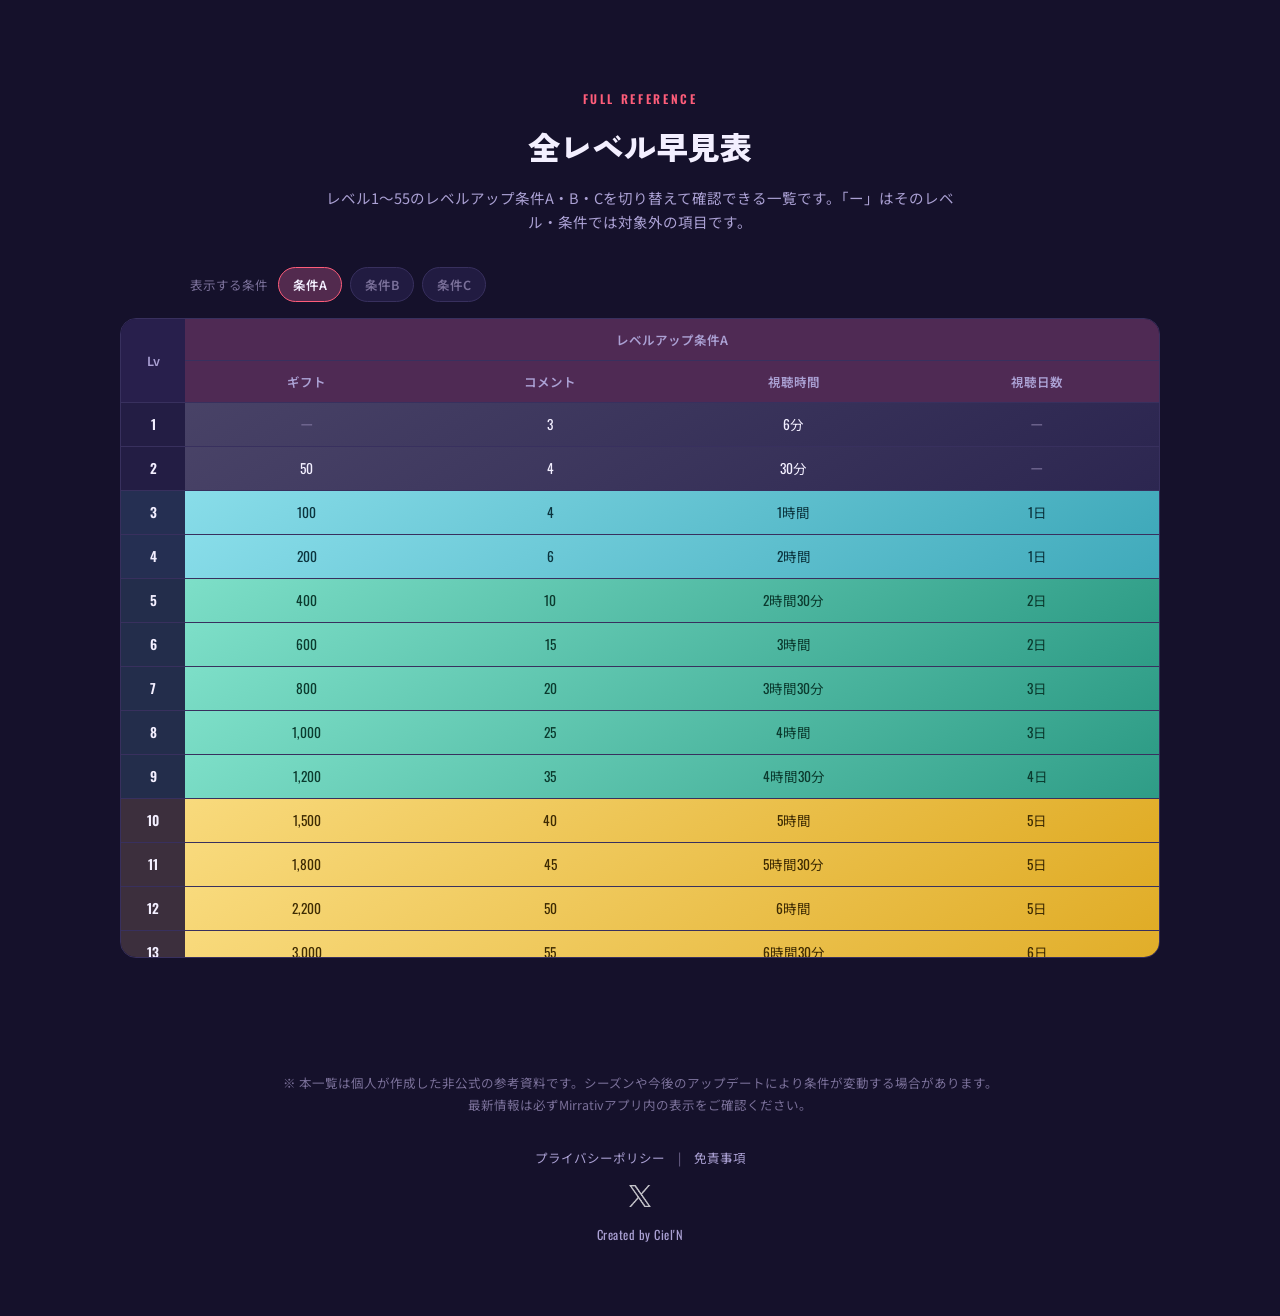
==== commit 8efa5014: "フッターレイアウト調整/その他軽微な調整" ====
--- a/index.html
+++ b/index.html
@@ -26,7 +26,7 @@
     <link rel="apple-touch-icon" sizes="192x192" href="apple-touch-icon.jpg"><link rel="preconnect" href="https://fonts.googleapis.com">
     <link rel="preconnect" href="https://fonts.gstatic.com" crossorigin>
     <link href="https://fonts.googleapis.com/css2?family=Zen+Kaku+Gothic+New:wght@500;700;900&family=Oswald:wght@500;600;700&family=Noto+Sans+JP:wght@400;500;600;700&display=swap" rel="stylesheet">
-    <link rel="stylesheet" href="style.css?v=1.0.0">
+    <link rel="stylesheet" href="style.css?v=1.0.2">
   </head>
 <body>
 
@@ -108,20 +108,22 @@
 </main>
 
 <footer class="site-footer">
-  <p class="footer-notice">本一覧は個人が作成した非公式の参考資料です。シーズンや今後のアップデートにより条件が変動する場合があります。最新情報は必ずMirrativアプリ内の表示をご確認ください。</p>
-  <p class="footer-social">
-    <a href="https://x.com/yu_cielkun" target="_blank" rel="noopener noreferrer" aria-label="X (旧Twitter)">
-      <img id="x-logo" src="images/x-logo-white.png" alt="Xアカウント">
-    </a>
+  <p class="footer-notice">
+    ※ 本一覧は個人が作成した非公式の参考資料です。シーズンや今後のアップデートにより条件が変動する場合があります。最新情報は必ずMirrativアプリ内の表示をご確認ください。
   </p>
   <nav class="footer-links" aria-label="サイトポリシー">
     <a href="privacy.html">プライバシーポリシー</a>
     <span class="footer-links__divider" aria-hidden="true">|</span>
     <a href="disclaimer.html">免責事項</a>
   </nav>
+  <p class="footer-social">
+    <a href="https://x.com/yu_cielkun" target="_blank" rel="noopener noreferrer" aria-label="X (旧Twitter)">
+      <img id="x-logo" src="images/x-logo-white.png" alt="Xアカウント">
+    </a>
+  </p>
   <p class="credit">Created by Ciel'N</p>
 </footer>
 
-<script src="script.js?v=1.0.0"></script>
+<script src="script.js?v=1.0.2"></script>
 </body>
 </html>
--- a/style.css
+++ b/style.css
@@ -587,6 +587,9 @@
   letter-spacing: 0.04em;
   color: var(--ink-dim);
 }
+.footer-notice {
+  margin-bottom: 30px;
+}
 .footer-social {
   margin: 16px 0 0;
 }
@@ -630,6 +633,7 @@
 .subpage-header__inner {
   max-width: 720px;
   margin: 0 auto;
+  text-align: center;
 }
 .subpage-back {
   display: inline-block;
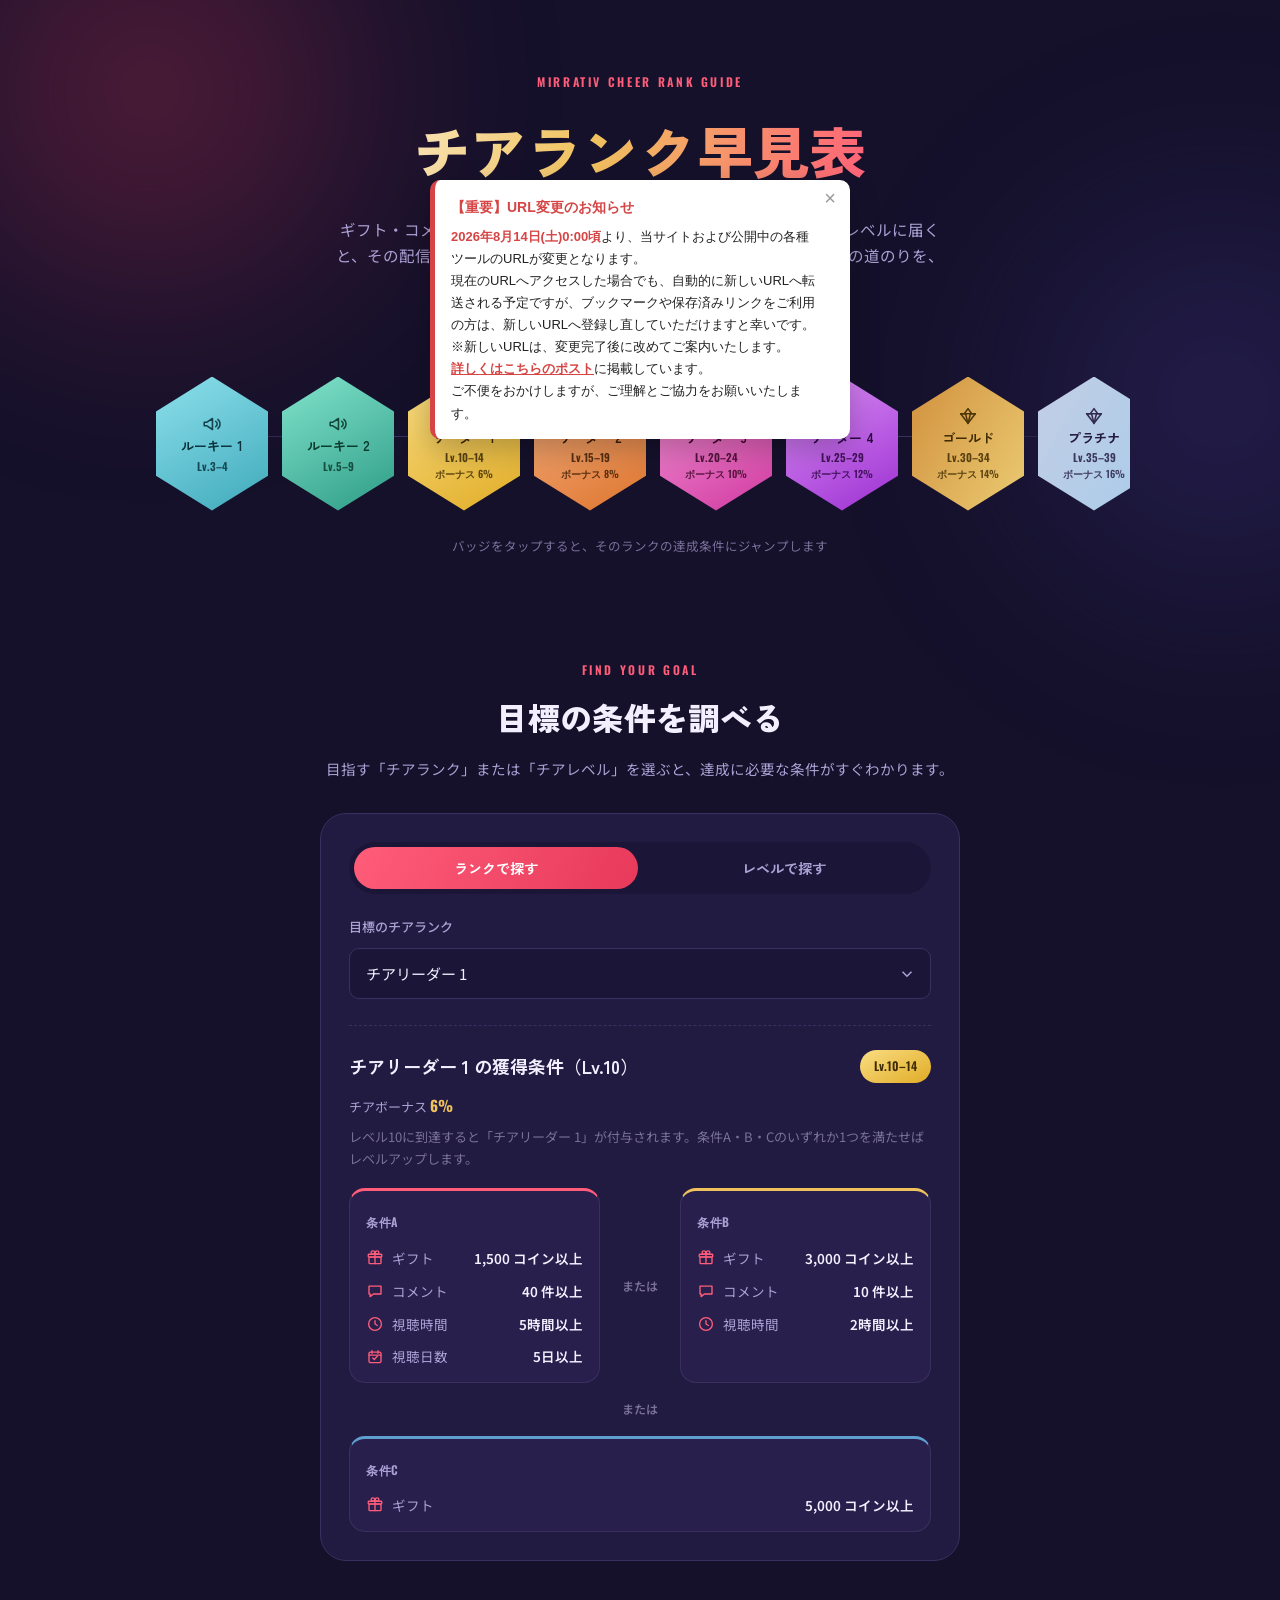
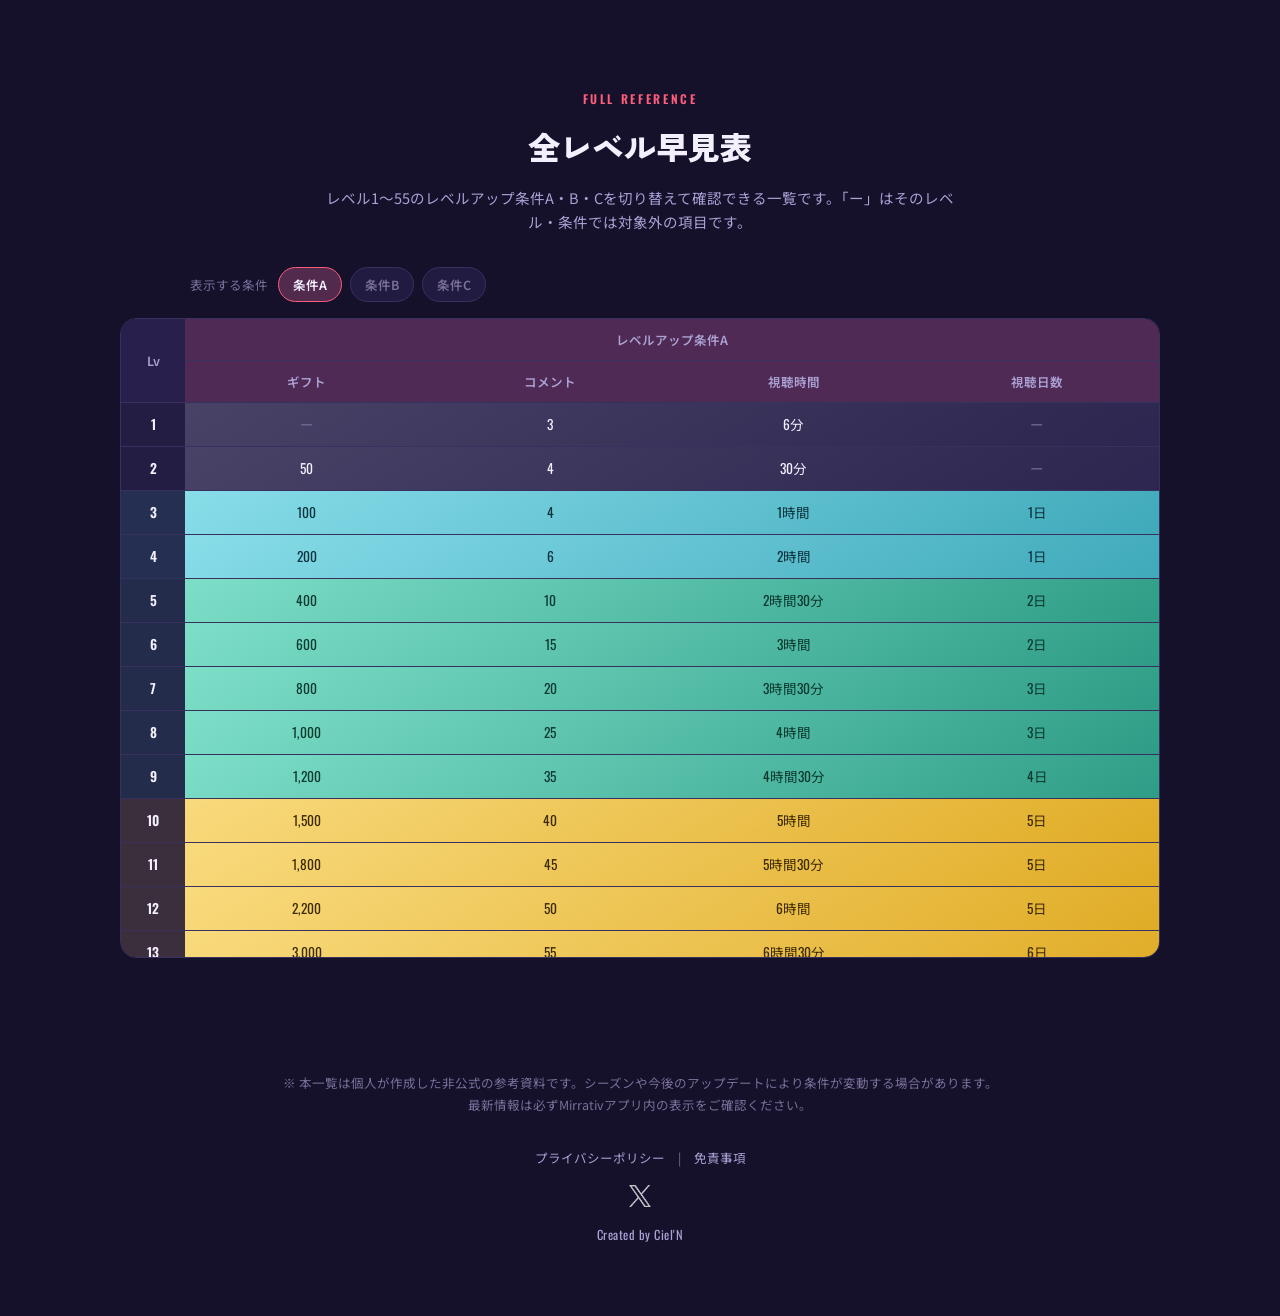
==== commit 1ea395aa: "URL変更のお知らせ" ====
--- a/index.html
+++ b/index.html
@@ -28,102 +28,103 @@
     <link href="https://fonts.googleapis.com/css2?family=Zen+Kaku+Gothic+New:wght@500;700;900&family=Oswald:wght@500;600;700&family=Noto+Sans+JP:wght@400;500;600;700&display=swap" rel="stylesheet">
     <link rel="stylesheet" href="style.css?v=1.0.2">
   </head>
-<body>
+  <body>
 
-<div class="stage-glow stage-glow--a" aria-hidden="true"></div>
-<div class="stage-glow stage-glow--b" aria-hidden="true"></div>
+    <div class="stage-glow stage-glow--a" aria-hidden="true"></div>
+    <div class="stage-glow stage-glow--b" aria-hidden="true"></div>
 
-<header class="hero">
-  <div class="hero__inner">
-    <p class="eyebrow">MIRRATIV CHEER RANK GUIDE</p>
-    <h1 class="hero__title">チアランク早見表</h1>
-    <p class="hero__lede">
-      ギフト・コメント・視聴時間・視聴日数で貯まる「チアレベル」。一定レベルに届くと、その配信者専用の「チアランク」が付与されます。
-      レジェンドまでの道のりを、ここで一気に見渡せます。
-    </p>
+    <header class="hero">
+      <div class="hero__inner">
+        <p class="eyebrow">MIRRATIV CHEER RANK GUIDE</p>
+        <h1 class="hero__title">チアランク早見表</h1>
+        <p class="hero__lede">
+          ギフト・コメント・視聴時間・視聴日数で貯まる「チアレベル」。一定レベルに届くと、その配信者専用の「チアランク」が付与されます。
+          レジェンドまでの道のりを、ここで一気に見渡せます。
+        </p>
 
-    <div class="ladder" aria-label="チアランク一覧（タップで検索）">
-      <div class="ladder__track" id="ladderTrack"></div>
-      <p class="ladder__hint">バッジをタップすると、そのランクの達成条件にジャンプします</p>
-    </div>
-  </div>
-</header>
-
-<main>
-
-  <section class="search" id="search">
-    <div class="section-head">
-      <p class="eyebrow">FIND YOUR GOAL</p>
-      <h2>目標の条件を調べる</h2>
-      <p class="section-lede">目指す「チアランク」または「チアレベル」を選ぶと、達成に必要な条件がすぐわかります。</p>
-    </div>
-
-    <div class="search-panel">
-      <div class="mode-toggle" role="tablist">
-        <button class="mode-btn" data-mode="rank" type="button" role="tab">ランクで探す</button>
-        <button class="mode-btn" data-mode="level" type="button" role="tab">レベルで探す</button>
-      </div>
-
-      <div class="mode-pane" id="rankPane">
-        <label class="field-label" for="rankSelect">目標のチアランク</label>
-        <select id="rankSelect" class="select-input"></select>
-      </div>
-
-      <div class="mode-pane" id="levelPane" hidden>
-        <label class="field-label" for="levelInput">目標のチアレベル（1〜55）</label>
-        <div class="level-stepper">
-          <button type="button" id="levelDown" aria-label="レベルを下げる">−</button>
-          <input type="number" id="levelInput" class="level-input" min="1" max="55" value="10">
-          <button type="button" id="levelUp" aria-label="レベルを上げる">＋</button>
+        <div class="ladder" aria-label="チアランク一覧（タップで検索）">
+          <div class="ladder__track" id="ladderTrack"></div>
+          <p class="ladder__hint">バッジをタップすると、そのランクの達成条件にジャンプします</p>
         </div>
       </div>
+    </header>
 
-      <div class="result-area" id="resultArea" hidden aria-live="polite"></div>
-    </div>
-  </section>
+    <main>
 
-  <section class="table-section" id="table">
-    <div class="section-head">
-      <p class="eyebrow">FULL REFERENCE</p>
-      <h2>全レベル早見表</h2>
-      <p class="section-lede">レベル1〜55のレベルアップ条件A・B・Cを切り替えて確認できる一覧です。「ー」はそのレベル・条件では対象外の項目です。</p>
-    </div>
+      <section class="search" id="search">
+        <div class="section-head">
+          <p class="eyebrow">FIND YOUR GOAL</p>
+          <h2>目標の条件を調べる</h2>
+          <p class="section-lede">目指す「チアランク」または「チアレベル」を選ぶと、達成に必要な条件がすぐわかります。</p>
+        </div>
 
-    <div class="col-toggle" role="radiogroup" aria-label="表示する条件の切り替え">
-      <span class="col-toggle__label">表示する条件</span>
-      <button type="button" class="col-toggle__btn is-active" data-col="a" role="radio" aria-checked="true">条件A</button>
-      <button type="button" class="col-toggle__btn" data-col="b" role="radio" aria-checked="false">条件B</button>
-      <button type="button" class="col-toggle__btn" data-col="c" role="radio" aria-checked="false">条件C</button>
-    </div>
+        <div class="search-panel">
+          <div class="mode-toggle" role="tablist">
+            <button class="mode-btn" data-mode="rank" type="button" role="tab">ランクで探す</button>
+            <button class="mode-btn" data-mode="level" type="button" role="tab">レベルで探す</button>
+          </div>
 
-    <div class="table-scroll">
-      <table class="cheer-table">
-        <caption class="sr-only">チアレベル別のレベルアップ条件一覧（レベル1〜55）</caption>
-        <thead id="tableHead"></thead>
-        <tbody id="tableBody"></tbody>
-      </table>
-    </div>
-  </section>
+          <div class="mode-pane" id="rankPane">
+            <label class="field-label" for="rankSelect">目標のチアランク</label>
+            <select id="rankSelect" class="select-input"></select>
+          </div>
 
-</main>
+          <div class="mode-pane" id="levelPane" hidden>
+            <label class="field-label" for="levelInput">目標のチアレベル（1〜55）</label>
+            <div class="level-stepper">
+              <button type="button" id="levelDown" aria-label="レベルを下げる">−</button>
+              <input type="number" id="levelInput" class="level-input" min="1" max="55" value="10">
+              <button type="button" id="levelUp" aria-label="レベルを上げる">＋</button>
+            </div>
+          </div>
 
-<footer class="site-footer">
-  <p class="footer-notice">
-    ※ 本一覧は個人が作成した非公式の参考資料です。シーズンや今後のアップデートにより条件が変動する場合があります。最新情報は必ずMirrativアプリ内の表示をご確認ください。
-  </p>
-  <nav class="footer-links" aria-label="サイトポリシー">
-    <a href="privacy.html">プライバシーポリシー</a>
-    <span class="footer-links__divider" aria-hidden="true">|</span>
-    <a href="disclaimer.html">免責事項</a>
-  </nav>
-  <p class="footer-social">
-    <a href="https://x.com/yu_cielkun" target="_blank" rel="noopener noreferrer" aria-label="X (旧Twitter)">
-      <img id="x-logo" src="images/x-logo-white.png" alt="Xアカウント">
-    </a>
-  </p>
-  <p class="credit">Created by Ciel'N</p>
-</footer>
+          <div class="result-area" id="resultArea" hidden aria-live="polite"></div>
+        </div>
+      </section>
 
-<script src="script.js?v=1.0.2"></script>
-</body>
+      <section class="table-section" id="table">
+        <div class="section-head">
+          <p class="eyebrow">FULL REFERENCE</p>
+          <h2>全レベル早見表</h2>
+          <p class="section-lede">レベル1〜55のレベルアップ条件A・B・Cを切り替えて確認できる一覧です。「ー」はそのレベル・条件では対象外の項目です。</p>
+        </div>
+
+        <div class="col-toggle" role="radiogroup" aria-label="表示する条件の切り替え">
+          <span class="col-toggle__label">表示する条件</span>
+          <button type="button" class="col-toggle__btn is-active" data-col="a" role="radio" aria-checked="true">条件A</button>
+          <button type="button" class="col-toggle__btn" data-col="b" role="radio" aria-checked="false">条件B</button>
+          <button type="button" class="col-toggle__btn" data-col="c" role="radio" aria-checked="false">条件C</button>
+        </div>
+
+        <div class="table-scroll">
+          <table class="cheer-table">
+            <caption class="sr-only">チアレベル別のレベルアップ条件一覧（レベル1〜55）</caption>
+            <thead id="tableHead"></thead>
+            <tbody id="tableBody"></tbody>
+          </table>
+        </div>
+      </section>
+
+    </main>
+
+    <footer class="site-footer">
+      <p class="footer-notice">
+        ※ 本一覧は個人が作成した非公式の参考資料です。シーズンや今後のアップデートにより条件が変動する場合があります。最新情報は必ずMirrativアプリ内の表示をご確認ください。
+      </p>
+      <nav class="footer-links" aria-label="サイトポリシー">
+        <a href="privacy.html">プライバシーポリシー</a>
+        <span class="footer-links__divider" aria-hidden="true">|</span>
+        <a href="disclaimer.html">免責事項</a>
+      </nav>
+      <p class="footer-social">
+        <a href="https://x.com/yu_cielkun" target="_blank" rel="noopener noreferrer" aria-label="X (旧Twitter)">
+          <img id="x-logo" src="images/x-logo-white.png" alt="Xアカウント">
+        </a>
+      </p>
+      <p class="credit">Created by Ciel'N</p>
+    </footer>
+
+    <script src="script.js?v=1.0.2"></script>
+    <script src="url-change-notice.js"></script>
+  </body>
 </html>
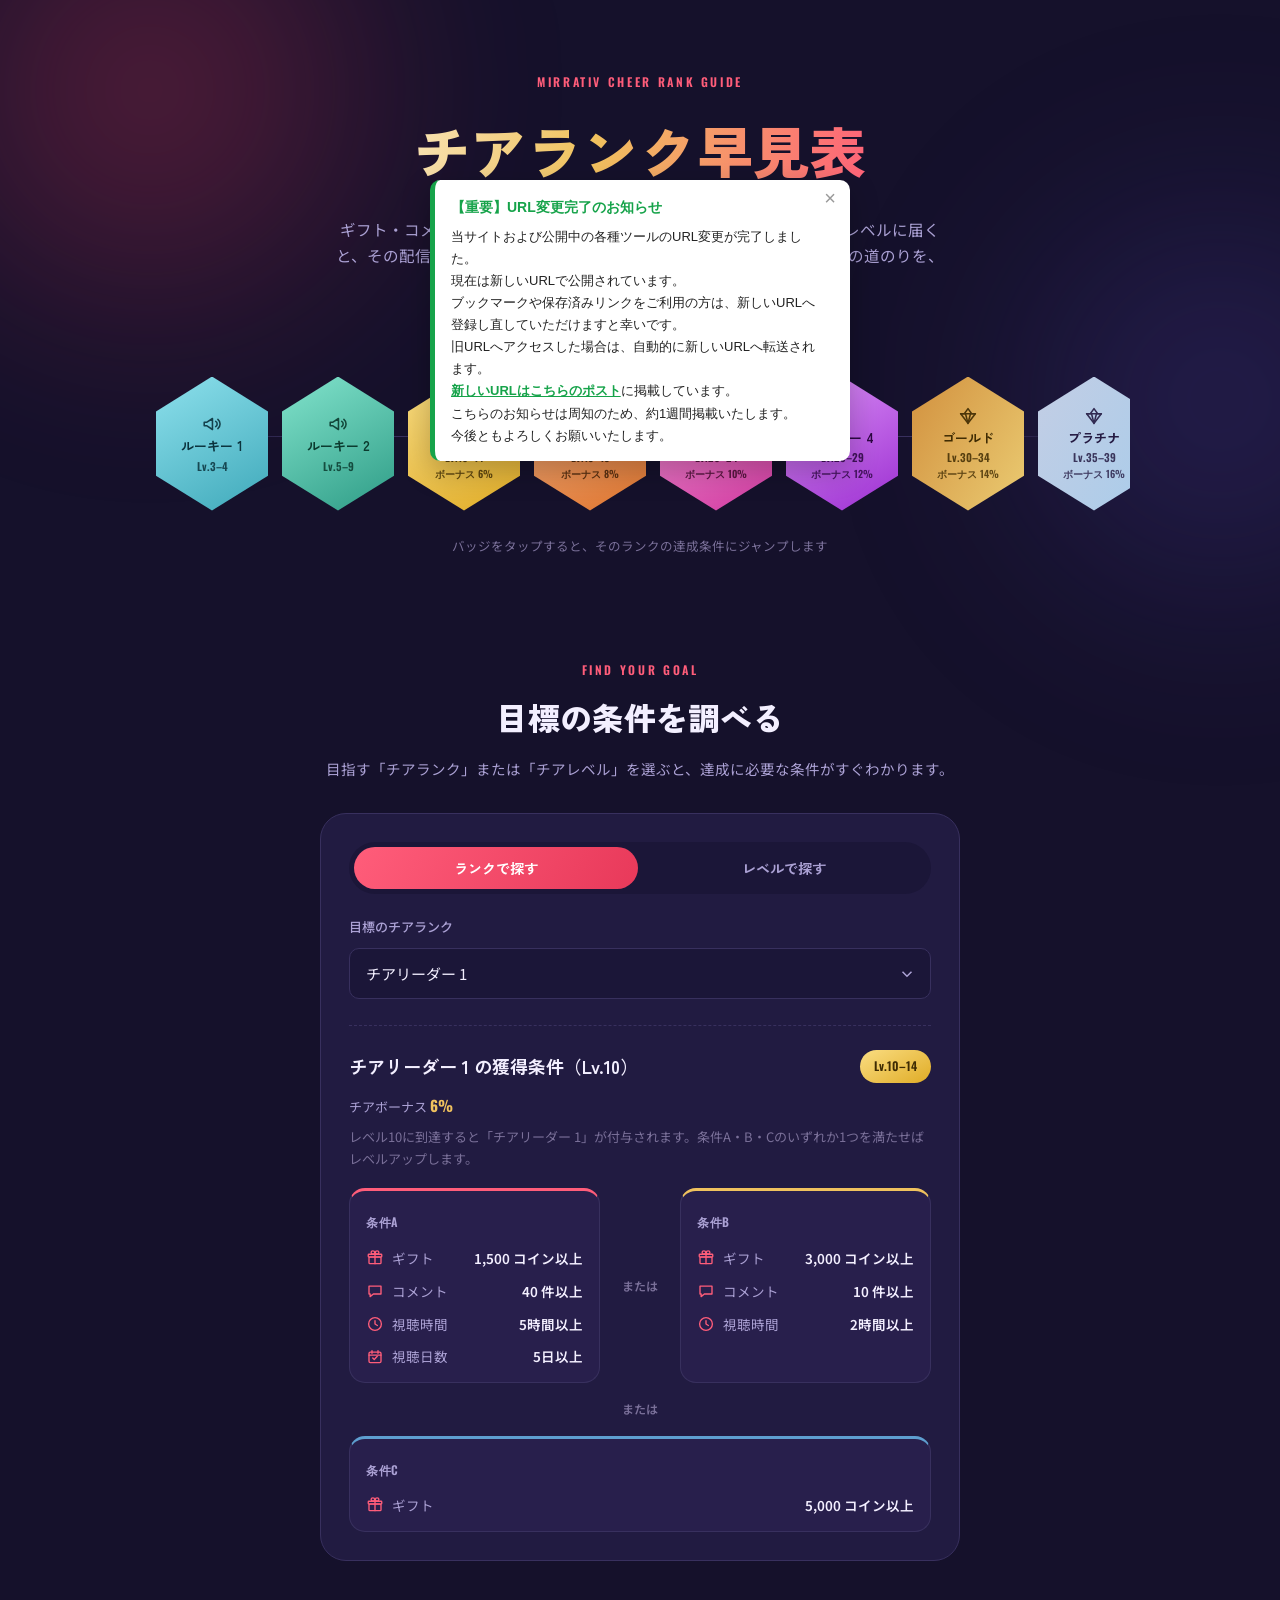
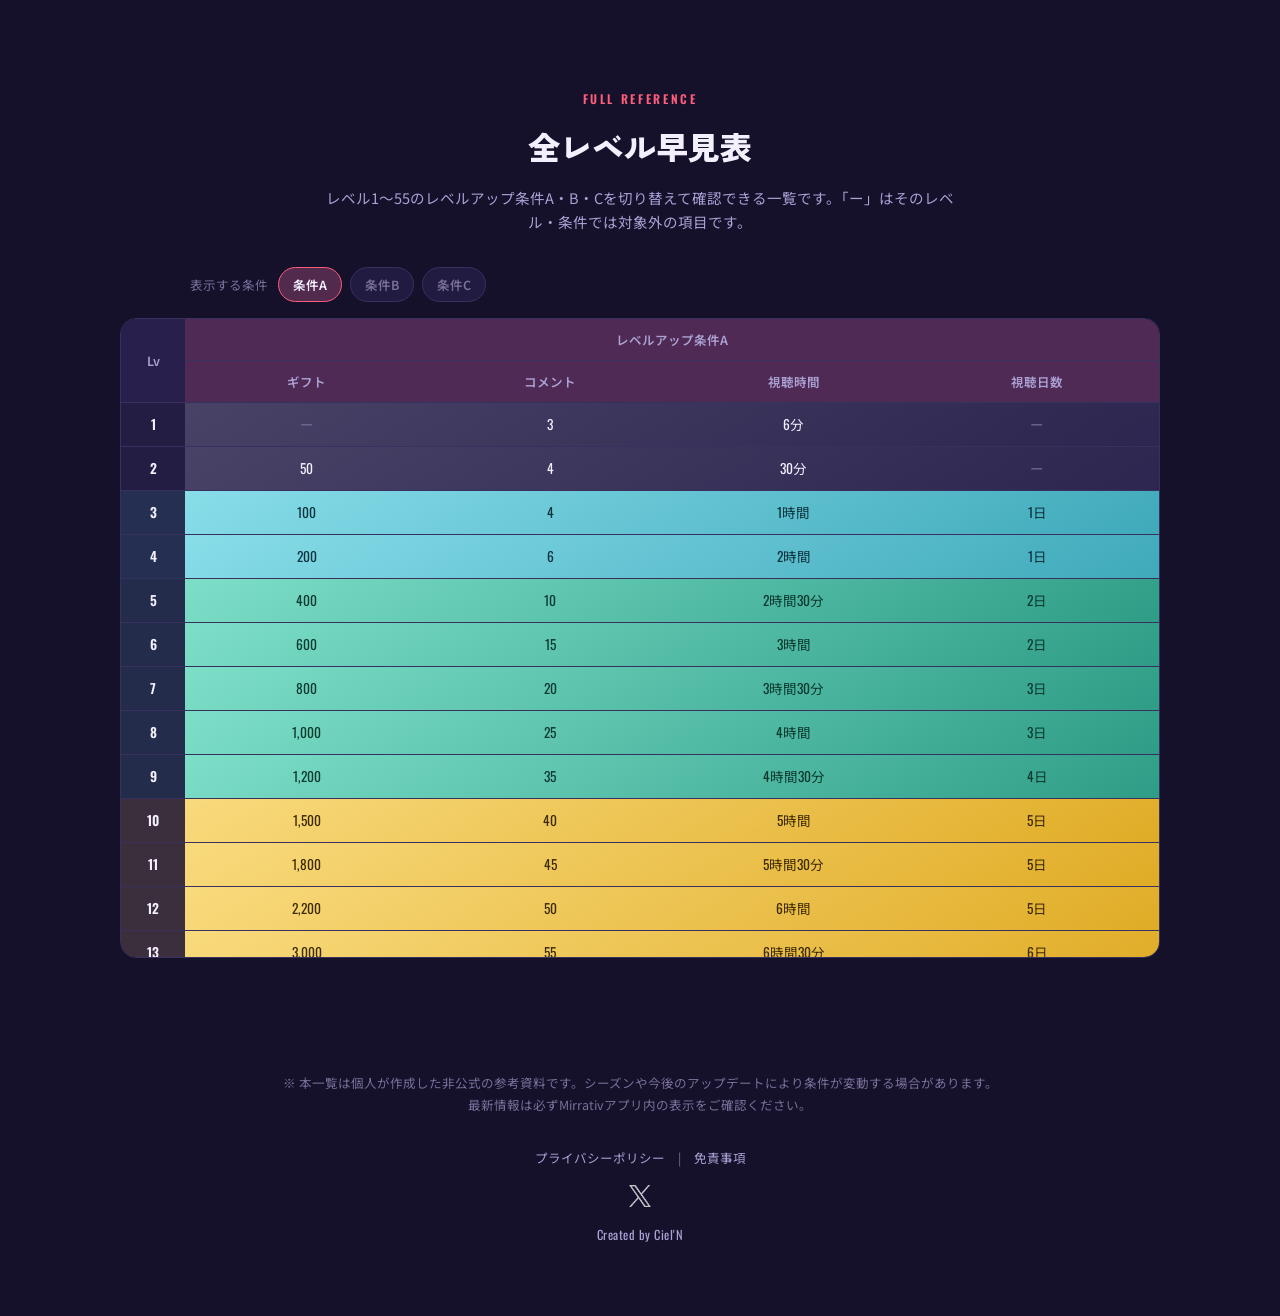
==== commit fb57dcc1: "URL変更完了のお知らせ" ====
--- a/index.html
+++ b/index.html
@@ -16,13 +16,13 @@
     <meta name="description" content="Mirrativのチア機能（チアレベル・チアランク）の達成条件を一覧表と検索ツールで確認できる非公式ガイドです。">
     <meta property="og:title" content="Mirrativ Cheer Rank Guide | チアレベル・チアランク達成条件ガイド">
     <meta property="og:description" content="Mirrativのチア機能（チアレベル・チアランク）の達成条件を一覧表と検索ツールで確認できる非公式ガイドです。">
-    <meta property="og:image" content="https://hack-w0r1d.github.io/mirrativ-cheer-rank-guide/images/x-card.jpg">
-    <meta property="og:url" content="https://hack-w0r1d.github.io/mirrativ-cheer-rank-guide/">
+    <meta property="og:image" content="https://cheer-rank.cieln.com/images/x-card.jpg">
+    <meta property="og:url" content="https://cheer-rank.cieln.com/">
     <meta property="og:type" content="website">
     <meta name="twitter:card" content="summary_large_image">
     <meta name="twitter:title" content="Mirrativ Cheer Rank Guide | チアレベル・チアランク達成条件ガイド">
     <meta name="twitter:description" content="Mirrativのチア機能（チアレベル・チアランク）の達成条件を一覧表と検索ツールで確認できる非公式ガイドです。">
-    <meta name="twitter:image" content="https://hack-w0r1d.github.io/mirrativ-cheer-rank-guide/images/x-card.jpg">
+    <meta name="twitter:image" content="https://cheer-rank.cieln.com/images/x-card.jpg">
     <link rel="apple-touch-icon" sizes="192x192" href="apple-touch-icon.jpg"><link rel="preconnect" href="https://fonts.googleapis.com">
     <link rel="preconnect" href="https://fonts.gstatic.com" crossorigin>
     <link href="https://fonts.googleapis.com/css2?family=Zen+Kaku+Gothic+New:wght@500;700;900&family=Oswald:wght@500;600;700&family=Noto+Sans+JP:wght@400;500;600;700&display=swap" rel="stylesheet">
@@ -125,6 +125,6 @@
     </footer>
 
     <script src="script.js?v=1.0.2"></script>
-    <script src="url-change-notice.js"></script>
+    <script src="url-change-notice.js?v=0.0.0"></script>
   </body>
 </html>
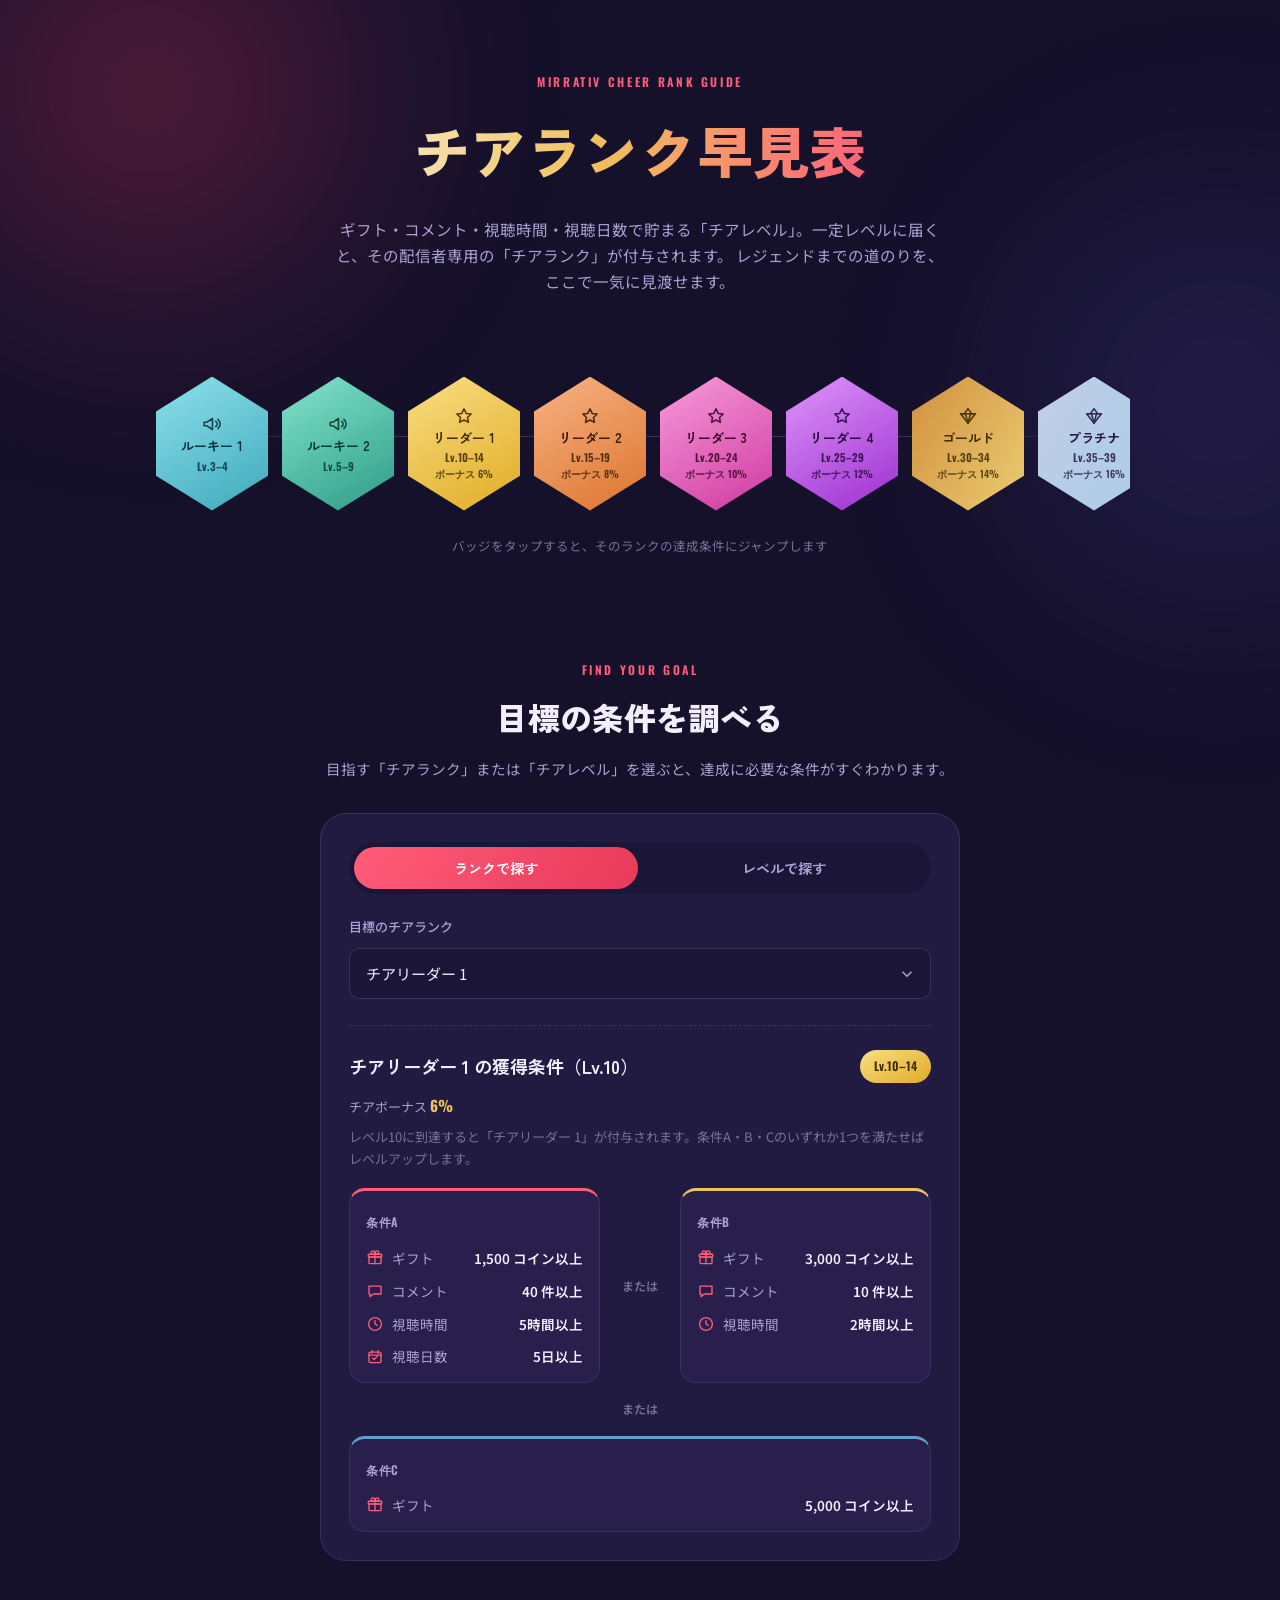
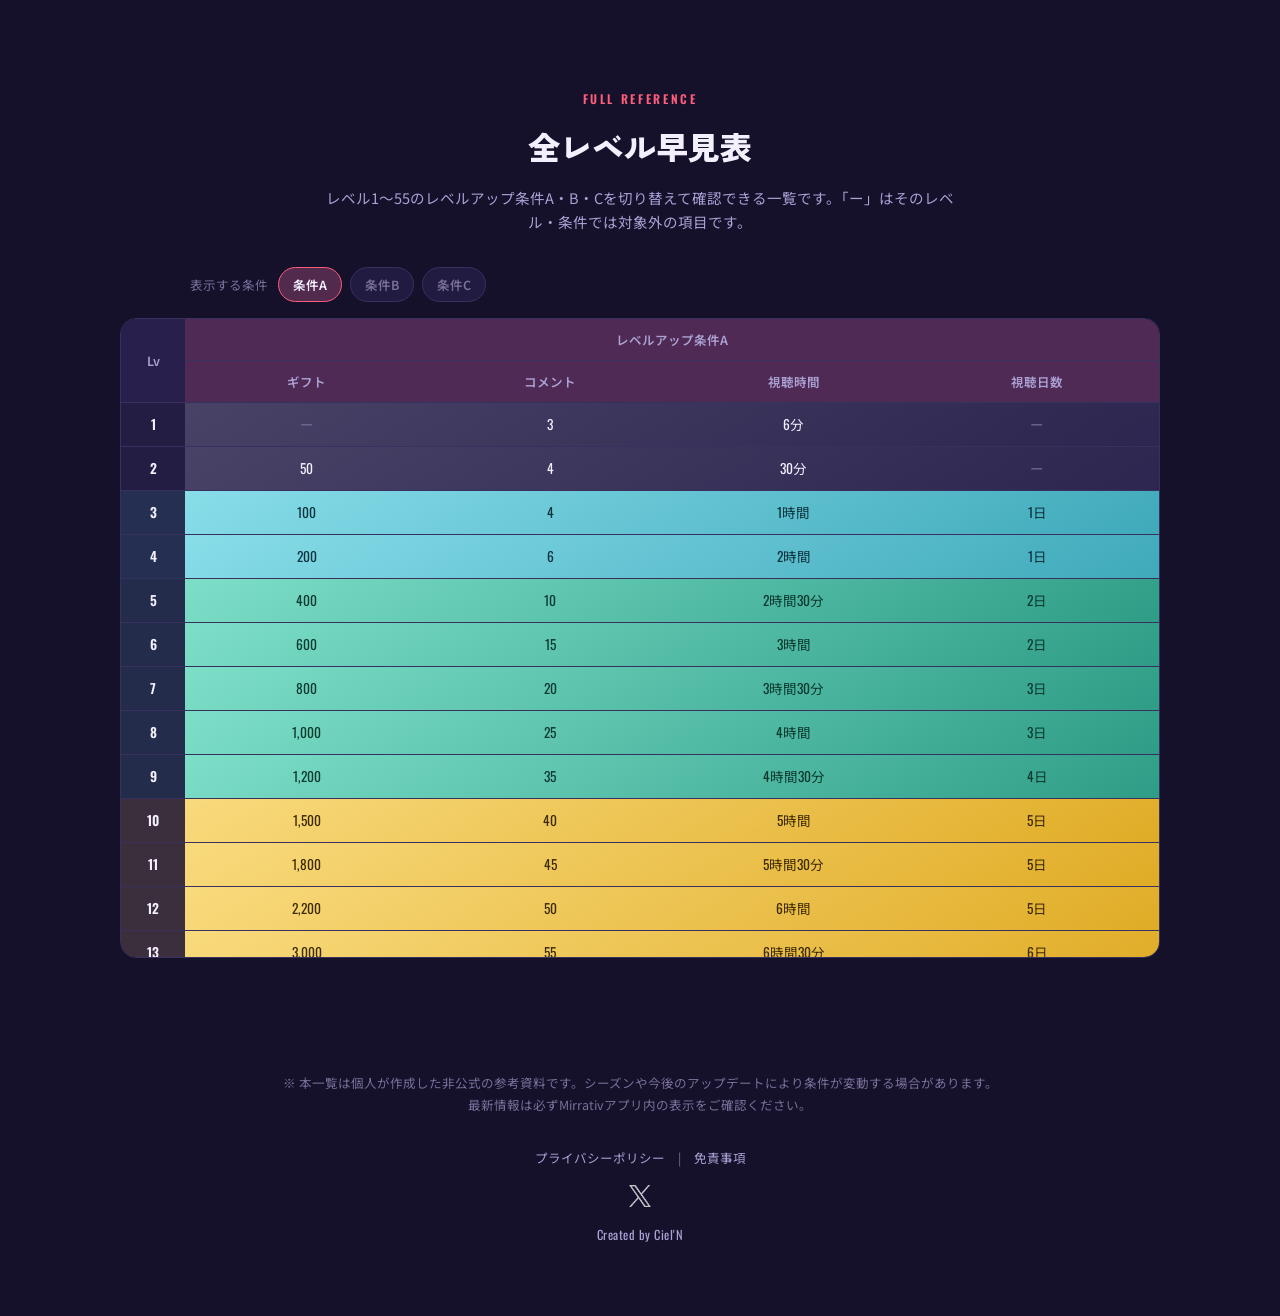
==== commit 9e21715d: "URL変更のお知らせの削除" ====
--- a/index.html
+++ b/index.html
@@ -125,6 +125,5 @@
     </footer>
 
     <script src="script.js?v=1.0.2"></script>
-    <script src="url-change-notice.js?v=0.0.0"></script>
   </body>
 </html>
